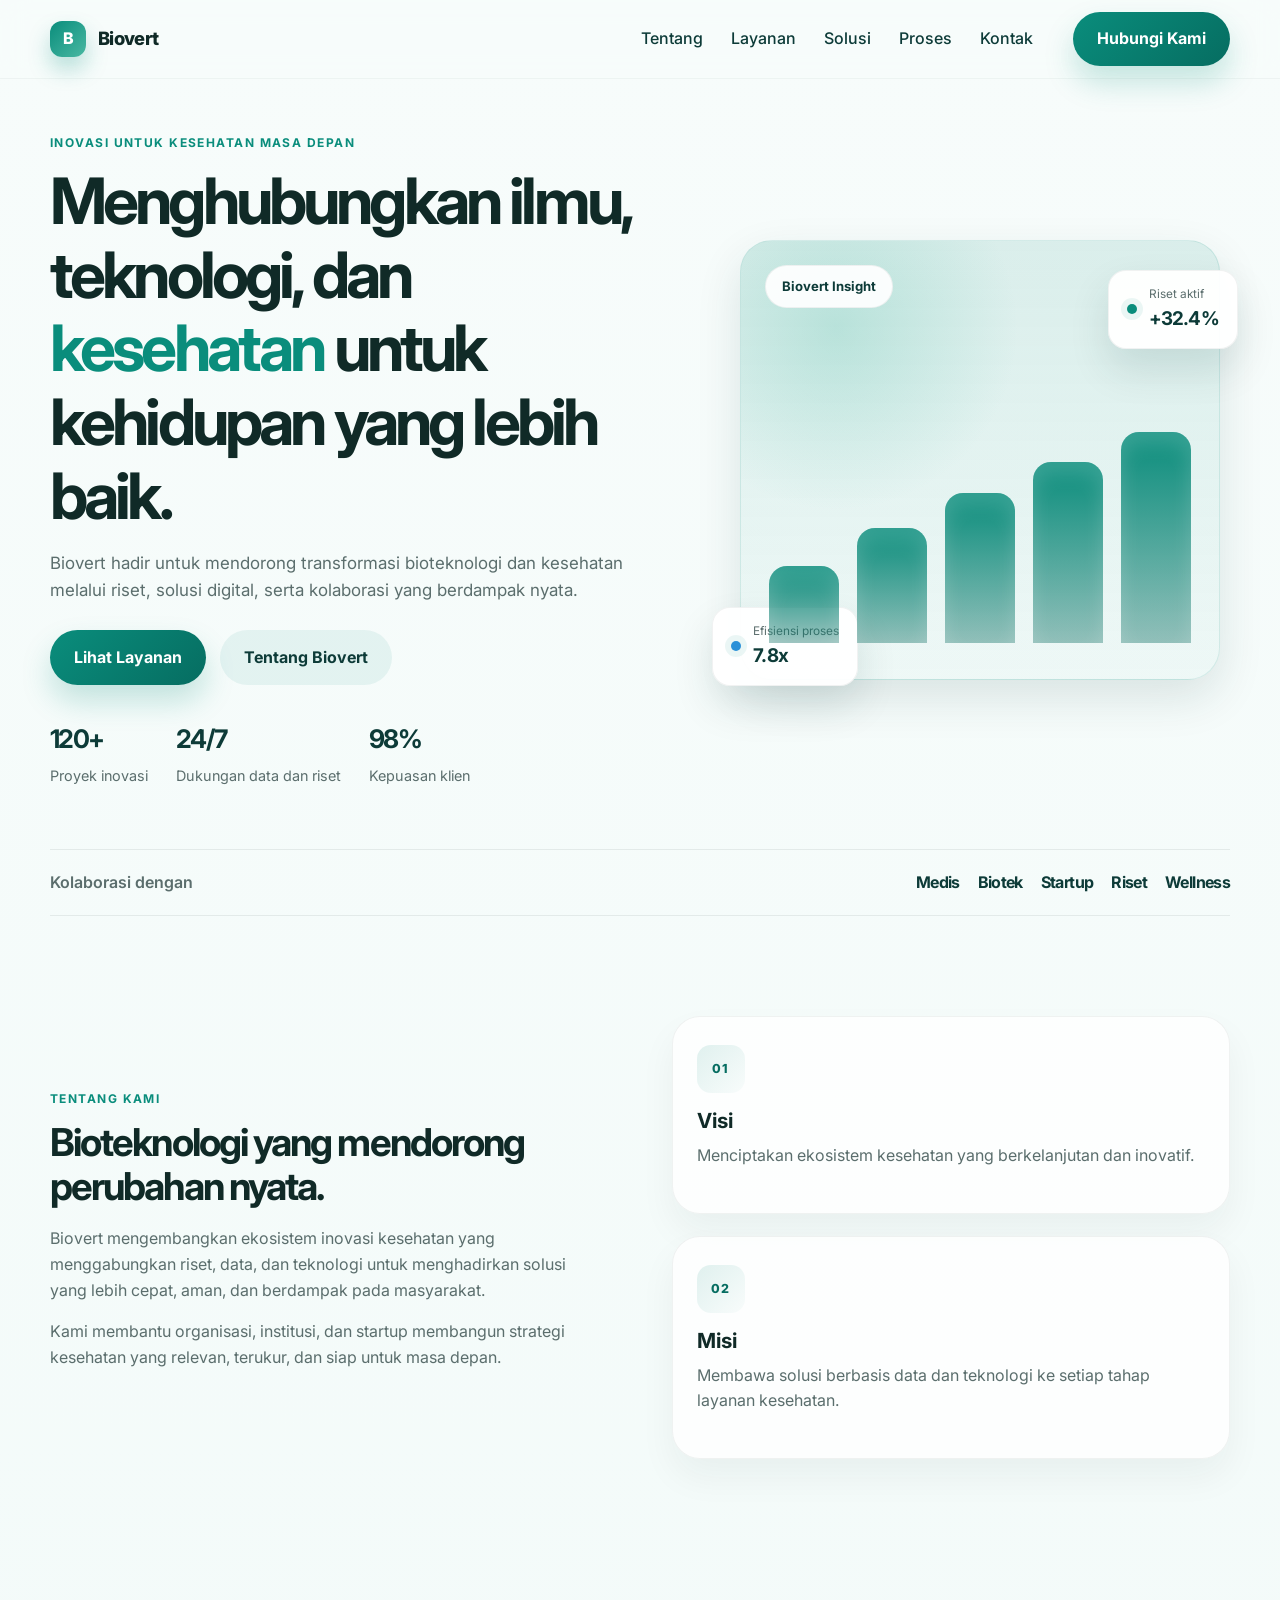
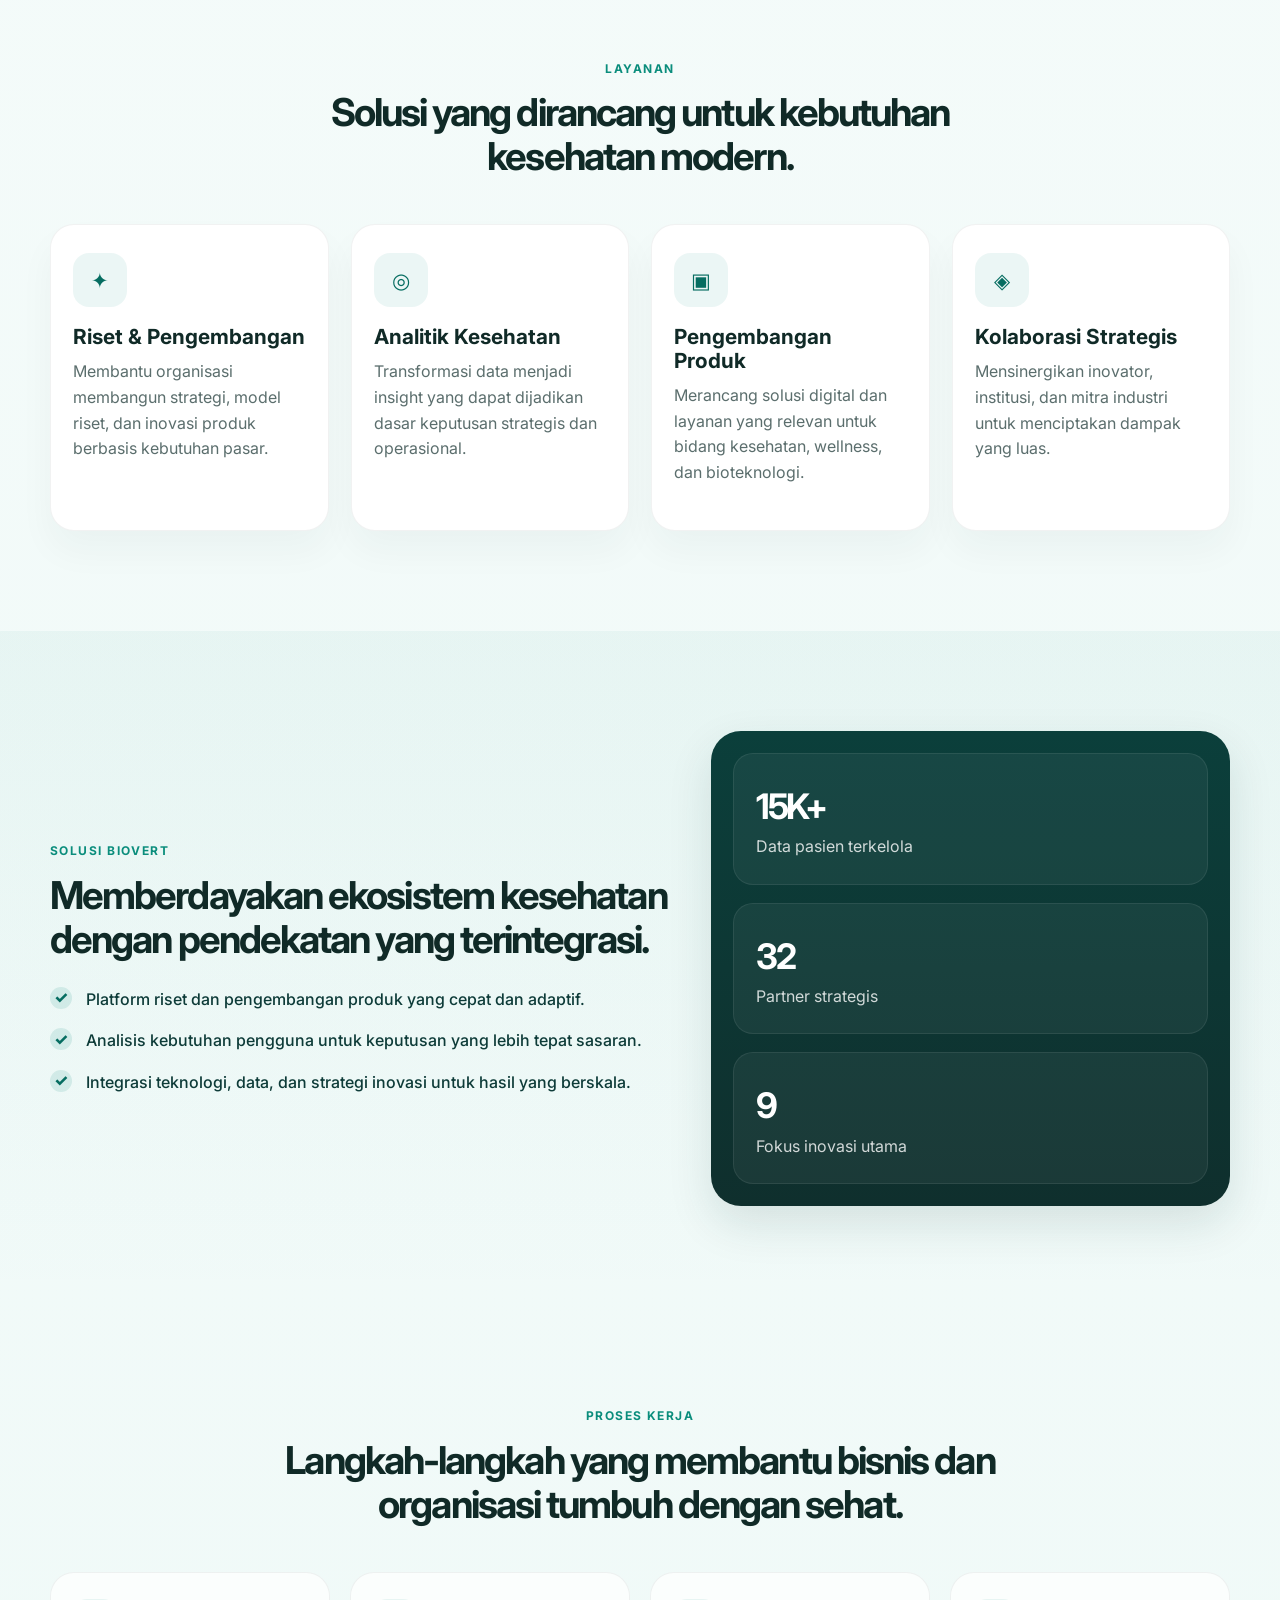
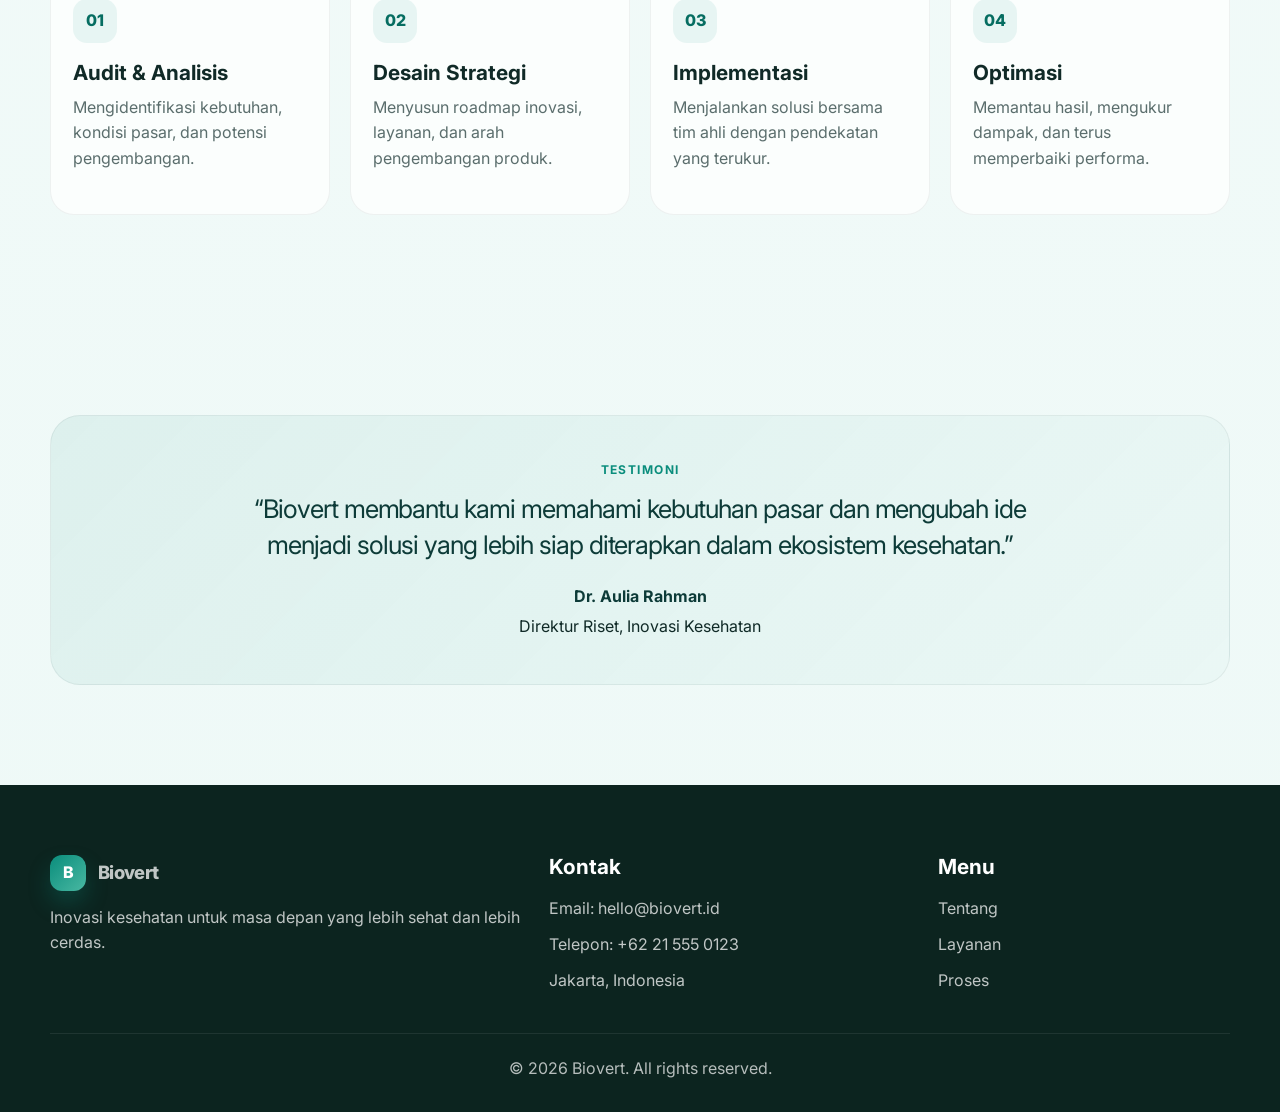
==== index.html @ ef6464cd "Create the Biovert landing page website based on the visual specification and some biotech brand req" ====
<!DOCTYPE html>
<html lang="id">
  <head>
    <meta charset="UTF-8" />
    <meta name="viewport" content="width=device-width, initial-scale=1.0" />
    <title>Biovert | Solusi Kesehatan & Inovasi Bioteknologi</title>
    <meta
      name="description"
      content="Biovert adalah platform inovasi kesehatan dan bioteknologi yang menghadirkan solusi cerdas untuk masa depan hidup yang lebih sehat."
    />
    <link rel="preconnect" href="https://fonts.googleapis.com" />
    <link rel="preconnect" href="https://fonts.gstatic.com" crossorigin />
    <link
      href="https://fonts.googleapis.com/css2?family=Inter:wght@400;500;600;700;800;900&display=swap"
      rel="stylesheet"
    />
    <link rel="stylesheet" href="styles.css" />
  </head>
  <body>
    <header class="site-header">
      <div class="container nav-wrap">
        <a href="#home" class="brand" aria-label="Biovert home">
          <span class="brand-mark">B</span>
          <span class="brand-text">Biovert</span>
        </a>

        <button class="nav-toggle" aria-label="Toggle menu" aria-expanded="false">
          <span></span>
          <span></span>
          <span></span>
        </button>

        <nav class="site-nav" aria-label="Main navigation">
          <a href="#about">Tentang</a>
          <a href="#services">Layanan</a>
          <a href="#solutions">Solusi</a>
          <a href="#process">Proses</a>
          <a href="#contact">Kontak</a>
          <a href="#contact" class="btn btn-primary nav-cta">Hubungi Kami</a>
        </nav>
      </div>
    </header>

    <main id="home">
      <section class="hero">
        <div class="container hero-grid">
          <div class="hero-copy">
            <p class="eyebrow">Inovasi untuk Kesehatan Masa Depan</p>
            <h1>Menghubungkan ilmu, teknologi, dan <span>kesehatan</span> untuk kehidupan yang lebih baik.</h1>
            <p class="lead">
              Biovert hadir untuk mendorong transformasi bioteknologi dan kesehatan
              melalui riset, solusi digital, serta kolaborasi yang berdampak nyata.
            </p>

            <div class="hero-actions">
              <a href="#services" class="btn btn-primary">Lihat Layanan</a>
              <a href="#about" class="btn btn-secondary">Tentang Biovert</a>
            </div>

            <ul class="hero-meta" aria-label="Metrik Biovert">
              <li>
                <strong>120+</strong>
                <span>Proyek inovasi</span>
              </li>
              <li>
                <strong>24/7</strong>
                <span>Dukungan data dan riset</span>
              </li>
              <li>
                <strong>98%</strong>
                <span>Kepuasan klien</span>
              </li>
            </ul>
          </div>

          <div class="hero-visual" aria-label="Ilustrasi Biovert">
            <div class="visual-card main-card">
              <div class="card-badge">Biovert Insight</div>
              <div class="chart-bars">
                <span style="height: 35%"></span>
                <span style="height: 52%"></span>
                <span style="height: 68%"></span>
                <span style="height: 82%"></span>
                <span style="height: 96%"></span>
              </div>
            </div>

            <div class="floating-panel panel-top">
              <span class="dot green"></span>
              <div>
                <small>Riset aktif</small>
                <strong>+32.4%</strong>
              </div>
            </div>

            <div class="floating-panel panel-bottom">
              <span class="dot blue"></span>
              <div>
                <small>Efisiensi proses</small>
                <strong>7.8x</strong>
              </div>
            </div>
          </div>
        </div>
      </section>

      <section class="partners">
        <div class="container partners-row">
          <span>Kolaborasi dengan</span>
          <div class="partners-list">
            <span>Medis</span>
            <span>Biotek</span>
            <span>Startup</span>
            <span>Riset</span>
            <span>Wellness</span>
          </div>
        </div>
      </section>

      <section id="about" class="section about">
        <div class="container split-layout">
          <div class="section-copy">
            <p class="eyebrow">Tentang Kami</p>
            <h2>Bioteknologi yang mendorong perubahan nyata.</h2>
            <p>
              Biovert mengembangkan ekosistem inovasi kesehatan yang menggabungkan
              riset, data, dan teknologi untuk menghadirkan solusi yang lebih cepat,
              aman, dan berdampak pada masyarakat.
            </p>
            <p>
              Kami membantu organisasi, institusi, dan startup membangun strategi
              kesehatan yang relevan, terukur, dan siap untuk masa depan.
            </p>
          </div>

          <div class="info-stack">
            <article class="info-card">
              <div class="icon-wrap">01</div>
              <h3>Visi</h3>
              <p>Menciptakan ekosistem kesehatan yang berkelanjutan dan inovatif.</p>
            </article>
            <article class="info-card">
              <div class="icon-wrap">02</div>
              <h3>Misi</h3>
              <p>Membawa solusi berbasis data dan teknologi ke setiap tahap layanan kesehatan.</p>
            </article>
          </div>
        </div>
      </section>

      <section id="services" class="section services">
        <div class="container">
          <div class="section-heading center">
            <p class="eyebrow">Layanan</p>
            <h2>Solusi yang dirancang untuk kebutuhan kesehatan modern.</h2>
          </div>

          <div class="cards-grid">
            <article class="service-card">
              <div class="service-icon">✦</div>
              <h3>Riset & Pengembangan</h3>
              <p>Membantu organisasi membangun strategi, model riset, dan inovasi produk berbasis kebutuhan pasar.</p>
            </article>
            <article class="service-card">
              <div class="service-icon">◎</div>
              <h3>Analitik Kesehatan</h3>
              <p>Transformasi data menjadi insight yang dapat dijadikan dasar keputusan strategis dan operasional.</p>
            </article>
            <article class="service-card">
              <div class="service-icon">▣</div>
              <h3>Pengembangan Produk</h3>
              <p>Merancang solusi digital dan layanan yang relevan untuk bidang kesehatan, wellness, dan bioteknologi.</p>
            </article>
            <article class="service-card">
              <div class="service-icon">◈</div>
              <h3>Kolaborasi Strategis</h3>
              <p>Mensinergikan inovator, institusi, dan mitra industri untuk menciptakan dampak yang luas.</p>
            </article>
          </div>
        </div>
      </section>

      <section id="solutions" class="section spotlight">
        <div class="container spotlight-grid">
          <div class="spotlight-content">
            <p class="eyebrow">Solusi Biovert</p>
            <h2>Memberdayakan ekosistem kesehatan dengan pendekatan yang terintegrasi.</h2>
            <ul class="check-list">
              <li>Platform riset dan pengembangan produk yang cepat dan adaptif.</li>
              <li>Analisis kebutuhan pengguna untuk keputusan yang lebih tepat sasaran.</li>
              <li>Integrasi teknologi, data, dan strategi inovasi untuk hasil yang berskala.</li>
            </ul>
          </div>

          <div class="metrics-panel">
            <div class="metric-item">
              <strong>15K+</strong>
              <span>Data pasien terkelola</span>
            </div>
            <div class="metric-item">
              <strong>32</strong>
              <span>Partner strategis</span>
            </div>
            <div class="metric-item">
              <strong>9</strong>
              <span>Fokus inovasi utama</span>
            </div>
          </div>
        </div>
      </section>

      <section id="process" class="section process">
        <div class="container">
          <div class="section-heading center">
            <p class="eyebrow">Proses Kerja</p>
            <h2>Langkah-langkah yang membantu bisnis dan organisasi tumbuh dengan sehat.</h2>
          </div>

          <div class="timeline">
            <article>
              <span>01</span>
              <h3>Audit & Analisis</h3>
              <p>Mengidentifikasi kebutuhan, kondisi pasar, dan potensi pengembangan.</p>
            </article>
            <article>
              <span>02</span>
              <h3>Desain Strategi</h3>
              <p>Menyusun roadmap inovasi, layanan, dan arah pengembangan produk.</p>
            </article>
            <article>
              <span>03</span>
              <h3>Implementasi</h3>
              <p>Menjalankan solusi bersama tim ahli dengan pendekatan yang terukur.</p>
            </article>
            <article>
              <span>04</span>
              <h3>Optimasi</h3>
              <p>Memantau hasil, mengukur dampak, dan terus memperbaiki performa.</p>
            </article>
          </div>
        </div>
      </section>

      <section class="section testimonial">
        <div class="container testimonial-box">
          <p class="eyebrow">Testimoni</p>
          <blockquote>
            “Biovert membantu kami memahami kebutuhan pasar dan mengubah ide menjadi solusi yang lebih siap diterapkan dalam ekosistem kesehatan.”
          </blockquote>
          <div class="person">
            <strong>Dr. Aulia Rahman</strong>
            <span>Direktur Riset, Inovasi Kesehatan</span>
          </div>
        </div>
      </section>
    </main>

    <footer id="contact" class="site-footer">
      <div class="container footer-grid">
        <div>
          <a href="#home" class="brand footer-brand">
            <span class="brand-mark">B</span>
            <span class="brand-text">Biovert</span>
          </a>
          <p>Inovasi kesehatan untuk masa depan yang lebih sehat dan lebih cerdas.</p>
        </div>

        <div>
          <h3>Kontak</h3>
          <ul>
            <li>Email: hello@biovert.id</li>
            <li>Telepon: +62 21 555 0123</li>
            <li>Jakarta, Indonesia</li>
          </ul>
        </div>

        <div>
          <h3>Menu</h3>
          <ul>
            <li><a href="#about">Tentang</a></li>
            <li><a href="#services">Layanan</a></li>
            <li><a href="#process">Proses</a></li>
          </ul>
        </div>
      </div>

      <div class="container footer-bottom">
        <span>© <span id="year"></span> Biovert. All rights reserved.</span>
      </div>
    </footer>

    <script src="script.js"></script>
  </body>
</html>
---- styles.css ----
:root {
  --bg: #f3faf8;
  --bg-strong: #e4f4ef;
  --surface: #ffffff;
  --surface-alt: #ecf6f4;
  --text: #102a27;
  --muted: #5b6e6d;
  --primary: #0a8d7c;
  --primary-dark: #066d61;
  --secondary: #0d3b38;
  --line: rgba(16, 42, 39, 0.08);
  --shadow: 0 18px 45px rgba(13, 59, 56, 0.12);
  --radius-lg: 28px;
  --radius-md: 18px;
  --radius-sm: 12px;
  --container: 1180px;
}

* {
  box-sizing: border-box;
}

html {
  scroll-behavior: smooth;
}

body {
  margin: 0;
  font-family: "Inter", sans-serif;
  background: linear-gradient(180deg, #f7fcfb 0%, #eef9f7 100%);
  color: var(--text);
  line-height: 1.6;
}

a {
  color: inherit;
  text-decoration: none;
}

img {
  max-width: 100%;
  display: block;
}

button {
  font: inherit;
}

.container {
  width: min(var(--container), calc(100% - 32px));
  margin: 0 auto;
}

.section {
  padding: 100px 0;
}

.eyebrow {
  margin: 0 0 12px;
  color: var(--primary);
  letter-spacing: 0.12em;
  text-transform: uppercase;
  font-size: 0.75rem;
  font-weight: 700;
}

h1, h2, h3 {
  margin-top: 0;
  line-height: 1.15;
}

h1 {
  font-size: clamp(2.8rem, 5vw, 5rem);
  letter-spacing: -0.06em;
  margin-bottom: 18px;
}

h2 {
  font-size: clamp(2rem, 3vw, 3rem);
  letter-spacing: -0.05em;
  margin-bottom: 18px;
}

h3 {
  font-size: 1.3rem;
  margin-bottom: 10px;
}

p {
  color: var(--muted);
  margin-top: 0;
}

.site-header {
  position: sticky;
  top: 0;
  z-index: 30;
  backdrop-filter: blur(14px);
  background: rgba(247, 252, 251, 0.72);
  border-bottom: 1px solid rgba(16, 42, 39, 0.04);
}

.nav-wrap {
  display: flex;
  align-items: center;
  justify-content: space-between;
  min-height: 78px;
  gap: 20px;
}

.brand {
  display: inline-flex;
  align-items: center;
  gap: 12px;
  font-weight: 800;
  letter-spacing: -0.04em;
}

.brand-mark {
  display: inline-flex;
  align-items: center;
  justify-content: center;
  width: 36px;
  height: 36px;
  border-radius: 12px;
  background: linear-gradient(135deg, var(--primary), #49b8a2);
  color: white;
  box-shadow: 0 12px 22px rgba(10, 141, 124, 0.28);
}

.brand-text {
  font-size: 1.15rem;
}

.site-nav {
  display: flex;
  align-items: center;
  gap: 28px;
  color: var(--secondary);
  font-weight: 500;
}

.site-nav a {
  transition: color 0.2s ease;
}

.site-nav a:hover {
  color: var(--primary);
}

.nav-cta {
  margin-left: 12px;
}

.btn {
  display: inline-flex;
  align-items: center;
  justify-content: center;
  border-radius: 999px;
  padding: 0.9rem 1.5rem;
  font-weight: 700;
  transition: transform 0.2s ease, box-shadow 0.2s ease;
}

.btn:hover {
  transform: translateY(-2px);
}

.btn-primary {
  background: linear-gradient(135deg, var(--primary), var(--primary-dark));
  color: #fff;
  box-shadow: 0 16px 30px rgba(10, 141, 124, 0.22);
}

.btn-secondary {
  background: rgba(10, 141, 124, 0.08);
  color: var(--secondary);
}

.hero {
  padding: 54px 0 40px;
}

.hero-grid {
  display: grid;
  grid-template-columns: 1.12fr 0.88fr;
  align-items: center;
  gap: 44px;
}

.hero-copy h1 span {
  color: var(--primary);
}

.lead {
  max-width: 620px;
  font-size: 1.06rem;
  color: var(--muted);
}

.hero-actions {
  display: flex;
  flex-wrap: wrap;
  gap: 14px;
  margin-top: 26px;
}

.hero-meta {
  list-style: none;
  padding: 0;
  margin: 34px 0 0;
  display: flex;
  flex-wrap: wrap;
  gap: 28px;
}

.hero-meta li {
  display: flex;
  flex-direction: column;
  gap: 4px;
}

.hero-meta strong {
  font-size: 1.6rem;
  letter-spacing: -0.06em;
  color: var(--secondary);
}

.hero-meta span {
  color: var(--muted);
  font-size: 0.9rem;
}

.hero-visual {
  position: relative;
  min-height: 540px;
  display: flex;
  align-items: center;
  justify-content: center;
}

.visual-card {
  position: relative;
  width: min(96%, 500px);
  min-height: 440px;
  background: linear-gradient(180deg, rgba(10, 141, 124, 0.12), rgba(10, 141, 124, 0.03));
  border: 1px solid rgba(10, 141, 124, 0.12);
  border-radius: 32px;
  box-shadow: var(--shadow);
  overflow: hidden;
}

.main-card::before {
  content: "";
  position: absolute;
  inset: 0;
  background: radial-gradient(circle at 20% 20%, rgba(73, 184, 162, 0.25), transparent 35%);
}

.card-badge {
  position: absolute;
  top: 24px;
  left: 24px;
  z-index: 2;
  background: rgba(255, 255, 255, 0.92);
  border: 1px solid rgba(16, 42, 39, 0.06);
  padding: 10px 16px;
  border-radius: 999px;
  font-size: 0.82rem;
  font-weight: 700;
  color: var(--secondary);
}

.chart-bars {
  position: absolute;
  inset: auto 28px 36px 28px;
  height: 220px;
  display: flex;
  align-items: flex-end;
  gap: 18px;
  z-index: 1;
}

.chart-bars span {
  flex: 1;
  border-radius: 18px 18px 0 0;
  background: linear-gradient(180deg, var(--primary), rgba(9, 108, 96, 0.4));
  box-shadow: inset 0 12px 20px rgba(255, 255, 255, 0.18);
}

.floating-panel {
  position: absolute;
  display: flex;
  align-items: center;
  gap: 12px;
  background: rgba(255, 255, 255, 0.95);
  border: 1px solid rgba(16, 42, 39, 0.06);
  box-shadow: 0 20px 40px rgba(9, 58, 55, 0.12);
  border-radius: 18px;
  padding: 14px 18px;
}

.floating-panel small {
  display: block;
  color: var(--muted);
  font-size: 0.74rem;
}

.floating-panel strong {
  display: block;
  color: var(--secondary);
  font-size: 1.18rem;
  letter-spacing: -0.04em;
}

.panel-top {
  top: 80px;
  right: -8px;
}

.panel-bottom {
  bottom: 44px;
  left: -18px;
}

.dot {
  display: inline-block;
  width: 10px;
  height: 10px;
  border-radius: 50%;
  box-shadow: 0 0 0 6px rgba(10, 141, 124, 0.08);
}

.dot.green {
  background: var(--primary);
}

.dot.blue {
  background: #2a90d8;
}

.partners {
  padding: 22px 0 0;
}

.partners-row {
  border-top: 1px solid var(--line);
  border-bottom: 1px solid var(--line);
  display: flex;
  align-items: center;
  justify-content: space-between;
  gap: 16px;
  padding: 20px 0;
}

.partners-row > span {
  color: var(--muted);
  font-weight: 600;
}

.partners-list {
  display: flex;
  flex-wrap: wrap;
  justify-content: flex-end;
  gap: 18px;
  color: var(--secondary);
  font-weight: 700;
  letter-spacing: -0.04em;
}

.split-layout {
  display: grid;
  grid-template-columns: 1fr 0.95fr;
  align-items: center;
  gap: 34px;
}

.section-copy p {
  max-width: 540px;
}

.info-stack {
  display: grid;
  gap: 22px;
}

.info-card {
  background: rgba(255, 255, 255, 0.8);
  border: 1px solid rgba(16, 42, 39, 0.06);
  border-radius: var(--radius-lg);
  box-shadow: 0 18px 36px rgba(16, 42, 39, 0.05);
  padding: 28px 24px;
}

.icon-wrap {
  display: inline-flex;
  align-items: center;
  justify-content: center;
  width: 48px;
  height: 48px;
  border-radius: 14px;
  background: linear-gradient(135deg, rgba(10, 141, 124, 0.12), rgba(10, 141, 124, 0.02));
  color: var(--primary-dark);
  font-size: 0.78rem;
  font-weight: 800;
  letter-spacing: 0.06em;
  margin-bottom: 16px;
}

.center {
  text-align: center;
}

.section-heading {
  max-width: 760px;
  margin: 0 auto 46px;
}

.cards-grid {
  display: grid;
  grid-template-columns: repeat(4, minmax(0, 1fr));
  gap: 22px;
}

.service-card {
  background: var(--surface);
  border: 1px solid rgba(16, 42, 39, 0.06);
  border-radius: 24px;
  padding: 28px 22px;
  box-shadow: 0 20px 36px rgba(16, 42, 39, 0.04);
}

.service-icon {
  width: 54px;
  height: 54px;
  display: inline-flex;
  align-items: center;
  justify-content: center;
  background: rgba(10, 141, 124, 0.08);
  border-radius: 16px;
  color: var(--primary-dark);
  font-size: 1.3rem;
  margin-bottom: 18px;
}

.spotlight {
  background: linear-gradient(180deg, rgba(10, 141, 124, 0.05), rgba(255,255,255,0));
}

.spotlight-grid {
  display: grid;
  grid-template-columns: 1.1fr 0.9fr;
  gap: 26px;
  align-items: center;
}

.check-list {
  list-style: none;
  padding: 0;
  margin: 26px 0 0;
  display: grid;
  gap: 16px;
}

.check-list li {
  position: relative;
  padding-left: 36px;
  color: var(--secondary);
  font-weight: 500;
}

.check-list li::before {
  content: "✓";
  position: absolute;
  left: 0;
  top: 0;
  width: 22px;
  height: 22px;
  display: inline-flex;
  align-items: center;
  justify-content: center;
  border-radius: 50%;
  background: rgba(10, 141, 124, 0.12);
  color: var(--primary-dark);
  font-weight: 800;
}

.metrics-panel {
  display: grid;
  gap: 18px;
  padding: 22px;
  border-radius: 30px;
  background: linear-gradient(180deg, #0b3f3b 0%, #0f2f2d 100%);
  box-shadow: var(--shadow);
}

.metric-item {
  background: rgba(255, 255, 255, 0.05);
  border: 1px solid rgba(255,255,255,0.08);
  border-radius: 20px;
  padding: 24px 22px;
}

.metric-item strong {
  display: block;
  font-size: 2.2rem;
  letter-spacing: -0.06em;
  color: white;
}

.metric-item span {
  color: rgba(255,255,255,0.8);
}

.timeline {
  display: grid;
  grid-template-columns: repeat(4, minmax(0, 1fr));
  gap: 20px;
}

.timeline article {
  background: rgba(255,255,255,0.72);
  border: 1px solid rgba(16, 42, 39, 0.06);
  border-radius: 24px;
  padding: 26px 22px;
}

.timeline span {
  display: inline-flex;
  width: 44px;
  height: 44px;
  align-items: center;
  justify-content: center;
  border-radius: 14px;
  background: rgba(10, 141, 124, 0.08);
  color: var(--primary-dark);
  font-weight: 800;
  margin-bottom: 18px;
}

.testimonial-box {
  background: linear-gradient(135deg, rgba(10, 141, 124, 0.08), rgba(10, 141, 124, 0.02));
  border: 1px solid rgba(16, 42, 39, 0.06);
  border-radius: 30px;
  padding: 44px 28px;
  text-align: center;
}

blockquote {
  margin: 0 auto 22px;
  max-width: 780px;
  font-size: clamp(1.25rem, 2vw, 2.1rem);
  line-height: 1.4;
  letter-spacing: -0.04em;
  color: var(--secondary);
}

.person {
  display: flex;
  flex-direction: column;
  gap: 4px;
}

.person strong {
  color: var(--secondary);
}

.site-footer {
  background: #0c241f;
  color: rgba(255, 255, 255, 0.9);
  padding: 70px 0 30px;
}

.footer-grid {
  display: grid;
  grid-template-columns: 1.3fr 1fr 0.8fr;
  gap: 24px;
}

.footer-brand {
  margin-bottom: 14px;
}

.site-footer p,
.site-footer li,
.site-footer a {
  color: rgba(255, 255, 255, 0.74);
}

.site-footer h3 {
  color: #fff;
  margin-bottom: 18px;
}

.site-footer ul {
  list-style: none;
  margin: 0;
  padding: 0;
  display: grid;
  gap: 10px;
}

.footer-bottom {
  margin-top: 40px;
  padding-top: 22px;
  border-top: 1px solid rgba(255,255,255,0.08);
  text-align: center;
  color: rgba(255,255,255,0.7);
}

.nav-toggle {
  display: none;
  flex-direction: column;
  gap: 5px;
  background: transparent;
  border: 0;
  padding: 0;
  cursor: pointer;
}

.nav-toggle span {
  display: block;
  width: 26px;
  height: 2px;
  background: var(--secondary);
  border-radius: 6px;
}

@media (max-width: 980px) {
  .hero-grid,
  .split-layout,
  .spotlight-grid,
  .footer-grid,
  .cards-grid,
  .timeline {
    grid-template-columns: 1fr 1fr;
  }

  .hero-grid,
  .split-layout,
  .spotlight-grid,
  .footer-grid {
    display: grid;
  }

  .cards-grid {
    grid-template-columns: repeat(2, minmax(0, 1fr));
  }

  .timeline {
    grid-template-columns: repeat(2, minmax(0, 1fr));
  }
}

@media (max-width: 760px) {
  .site-header {
    position: sticky;
  }

  .nav-toggle {
    display: flex;
  }

  .site-nav {
    position: absolute;
    top: calc(100% + 8px);
    left: 16px;
    right: 16px;
    flex-direction: column;
    align-items: flex-start;
    background: rgba(255,255,255,0.97);
    border: 1px solid rgba(16, 42, 39, 0.06);
    box-shadow: var(--shadow);
    border-radius: 20px;
    padding: 18px 16px;
    display: none;
  }

  .site-nav.open {
    display: flex;
  }

  .nav-cta {
    margin-left: 0;
    width: 100%;
  }

  .hero-grid,
  .split-layout,
  .spotlight-grid,
  .cards-grid,
  .timeline,
  .footer-grid {
    grid-template-columns: 1fr;
  }

  .partners-row {
    flex-direction: column;
    align-items: flex-start;
  }

  .partners-list {
    justify-content: flex-start;
  }

  .hero {
    padding-top: 24px;
  }

  .hero-visual {
    min-height: 420px;
  }

  .panel-top {
    right: 12px;
  }

  .panel-bottom {
    left: 12px;
  }
}
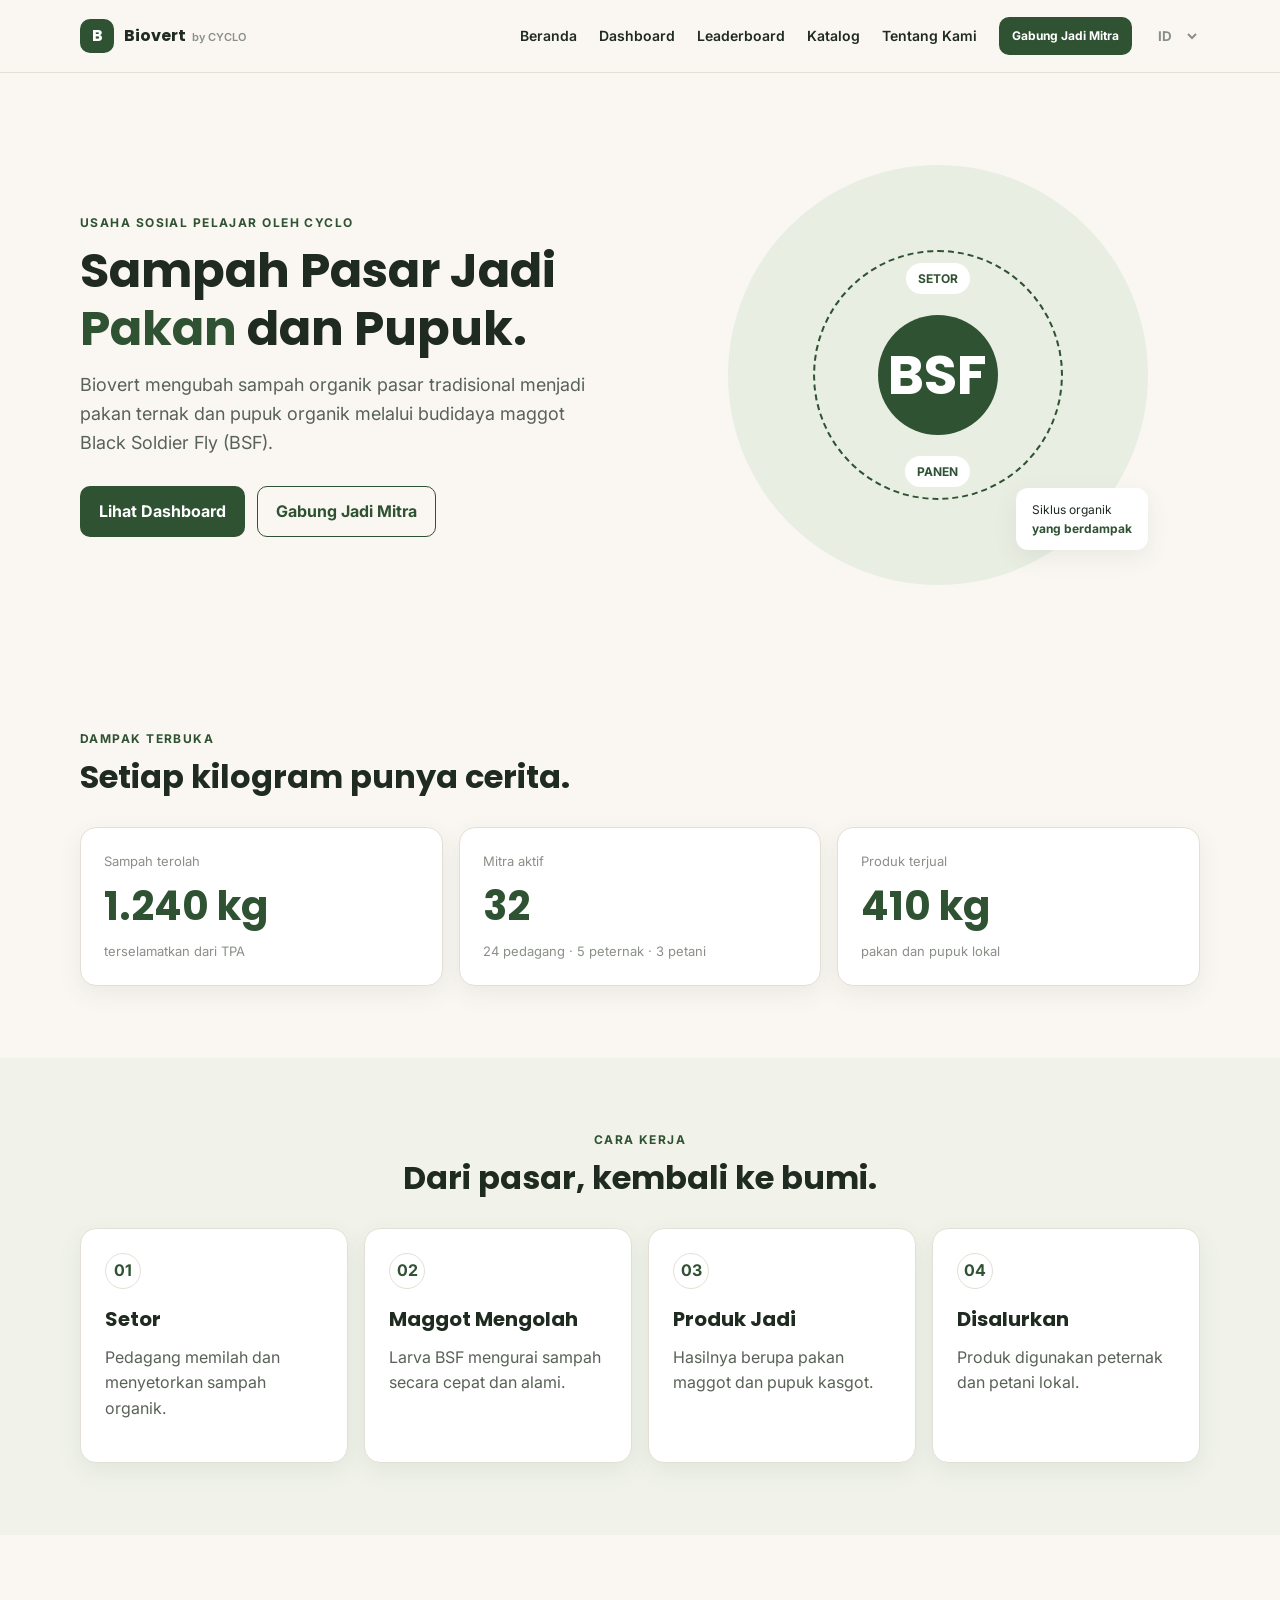
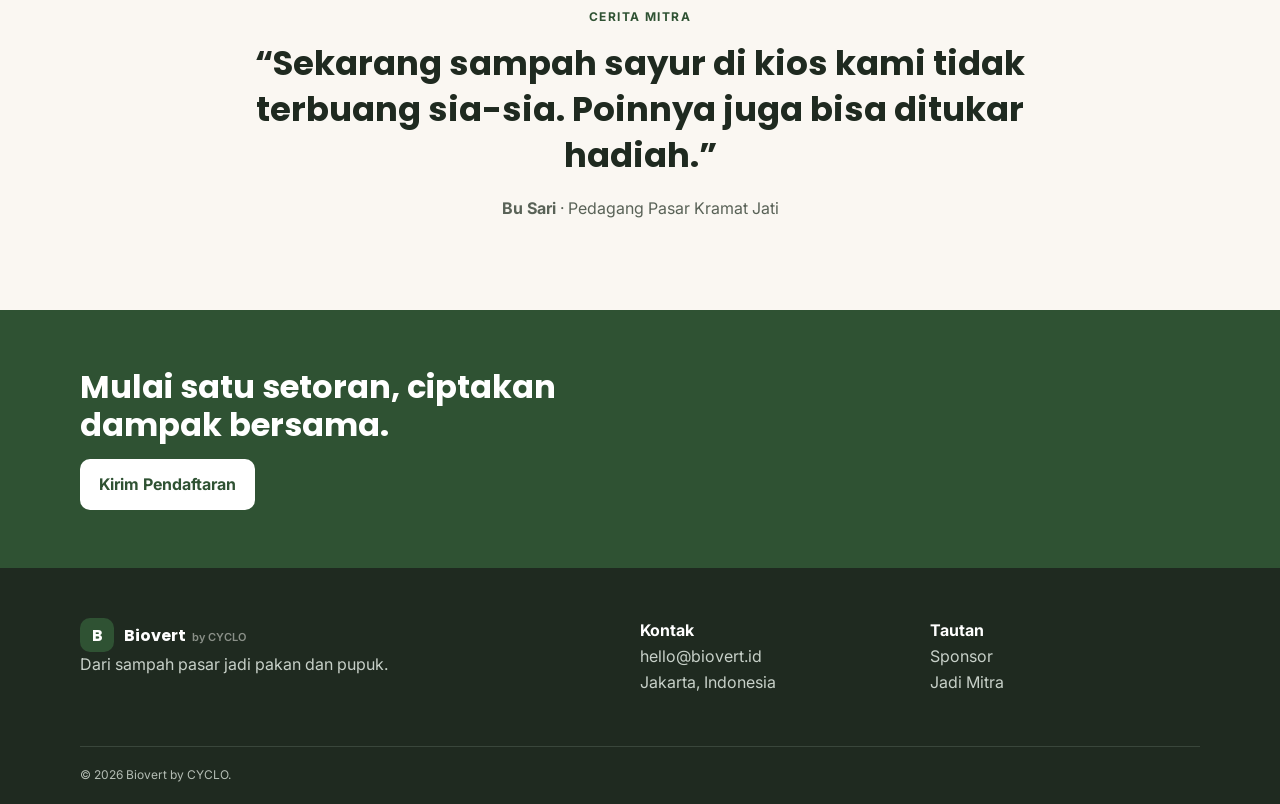
==== commit c6a84279: "Implement the Biovert multi-page website from the CYCLO visual and functional specification, includi" ====
--- a/index.html
+++ b/index.html
@@ -1,294 +1 @@
-<!DOCTYPE html>
-<html lang="id">
-  <head>
-    <meta charset="UTF-8" />
-    <meta name="viewport" content="width=device-width, initial-scale=1.0" />
-    <title>Biovert | Solusi Kesehatan & Inovasi Bioteknologi</title>
-    <meta
-      name="description"
-      content="Biovert adalah platform inovasi kesehatan dan bioteknologi yang menghadirkan solusi cerdas untuk masa depan hidup yang lebih sehat."
-    />
-    <link rel="preconnect" href="https://fonts.googleapis.com" />
-    <link rel="preconnect" href="https://fonts.gstatic.com" crossorigin />
-    <link
-      href="https://fonts.googleapis.com/css2?family=Inter:wght@400;500;600;700;800;900&display=swap"
-      rel="stylesheet"
-    />
-    <link rel="stylesheet" href="styles.css" />
-  </head>
-  <body>
-    <header class="site-header">
-      <div class="container nav-wrap">
-        <a href="#home" class="brand" aria-label="Biovert home">
-          <span class="brand-mark">B</span>
-          <span class="brand-text">Biovert</span>
-        </a>
-
-        <button class="nav-toggle" aria-label="Toggle menu" aria-expanded="false">
-          <span></span>
-          <span></span>
-          <span></span>
-        </button>
-
-        <nav class="site-nav" aria-label="Main navigation">
-          <a href="#about">Tentang</a>
-          <a href="#services">Layanan</a>
-          <a href="#solutions">Solusi</a>
-          <a href="#process">Proses</a>
-          <a href="#contact">Kontak</a>
-          <a href="#contact" class="btn btn-primary nav-cta">Hubungi Kami</a>
-        </nav>
-      </div>
-    </header>
-
-    <main id="home">
-      <section class="hero">
-        <div class="container hero-grid">
-          <div class="hero-copy">
-            <p class="eyebrow">Inovasi untuk Kesehatan Masa Depan</p>
-            <h1>Menghubungkan ilmu, teknologi, dan <span>kesehatan</span> untuk kehidupan yang lebih baik.</h1>
-            <p class="lead">
-              Biovert hadir untuk mendorong transformasi bioteknologi dan kesehatan
-              melalui riset, solusi digital, serta kolaborasi yang berdampak nyata.
-            </p>
-
-            <div class="hero-actions">
-              <a href="#services" class="btn btn-primary">Lihat Layanan</a>
-              <a href="#about" class="btn btn-secondary">Tentang Biovert</a>
-            </div>
-
-            <ul class="hero-meta" aria-label="Metrik Biovert">
-              <li>
-                <strong>120+</strong>
-                <span>Proyek inovasi</span>
-              </li>
-              <li>
-                <strong>24/7</strong>
-                <span>Dukungan data dan riset</span>
-              </li>
-              <li>
-                <strong>98%</strong>
-                <span>Kepuasan klien</span>
-              </li>
-            </ul>
-          </div>
-
-          <div class="hero-visual" aria-label="Ilustrasi Biovert">
-            <div class="visual-card main-card">
-              <div class="card-badge">Biovert Insight</div>
-              <div class="chart-bars">
-                <span style="height: 35%"></span>
-                <span style="height: 52%"></span>
-                <span style="height: 68%"></span>
-                <span style="height: 82%"></span>
-                <span style="height: 96%"></span>
-              </div>
-            </div>
-
-            <div class="floating-panel panel-top">
-              <span class="dot green"></span>
-              <div>
-                <small>Riset aktif</small>
-                <strong>+32.4%</strong>
-              </div>
-            </div>
-
-            <div class="floating-panel panel-bottom">
-              <span class="dot blue"></span>
-              <div>
-                <small>Efisiensi proses</small>
-                <strong>7.8x</strong>
-              </div>
-            </div>
-          </div>
-        </div>
-      </section>
-
-      <section class="partners">
-        <div class="container partners-row">
-          <span>Kolaborasi dengan</span>
-          <div class="partners-list">
-            <span>Medis</span>
-            <span>Biotek</span>
-            <span>Startup</span>
-            <span>Riset</span>
-            <span>Wellness</span>
-          </div>
-        </div>
-      </section>
-
-      <section id="about" class="section about">
-        <div class="container split-layout">
-          <div class="section-copy">
-            <p class="eyebrow">Tentang Kami</p>
-            <h2>Bioteknologi yang mendorong perubahan nyata.</h2>
-            <p>
-              Biovert mengembangkan ekosistem inovasi kesehatan yang menggabungkan
-              riset, data, dan teknologi untuk menghadirkan solusi yang lebih cepat,
-              aman, dan berdampak pada masyarakat.
-            </p>
-            <p>
-              Kami membantu organisasi, institusi, dan startup membangun strategi
-              kesehatan yang relevan, terukur, dan siap untuk masa depan.
-            </p>
-          </div>
-
-          <div class="info-stack">
-            <article class="info-card">
-              <div class="icon-wrap">01</div>
-              <h3>Visi</h3>
-              <p>Menciptakan ekosistem kesehatan yang berkelanjutan dan inovatif.</p>
-            </article>
-            <article class="info-card">
-              <div class="icon-wrap">02</div>
-              <h3>Misi</h3>
-              <p>Membawa solusi berbasis data dan teknologi ke setiap tahap layanan kesehatan.</p>
-            </article>
-          </div>
-        </div>
-      </section>
-
-      <section id="services" class="section services">
-        <div class="container">
-          <div class="section-heading center">
-            <p class="eyebrow">Layanan</p>
-            <h2>Solusi yang dirancang untuk kebutuhan kesehatan modern.</h2>
-          </div>
-
-          <div class="cards-grid">
-            <article class="service-card">
-              <div class="service-icon">✦</div>
-              <h3>Riset & Pengembangan</h3>
-              <p>Membantu organisasi membangun strategi, model riset, dan inovasi produk berbasis kebutuhan pasar.</p>
-            </article>
-            <article class="service-card">
-              <div class="service-icon">◎</div>
-              <h3>Analitik Kesehatan</h3>
-              <p>Transformasi data menjadi insight yang dapat dijadikan dasar keputusan strategis dan operasional.</p>
-            </article>
-            <article class="service-card">
-              <div class="service-icon">▣</div>
-              <h3>Pengembangan Produk</h3>
-              <p>Merancang solusi digital dan layanan yang relevan untuk bidang kesehatan, wellness, dan bioteknologi.</p>
-            </article>
-            <article class="service-card">
-              <div class="service-icon">◈</div>
-              <h3>Kolaborasi Strategis</h3>
-              <p>Mensinergikan inovator, institusi, dan mitra industri untuk menciptakan dampak yang luas.</p>
-            </article>
-          </div>
-        </div>
-      </section>
-
-      <section id="solutions" class="section spotlight">
-        <div class="container spotlight-grid">
-          <div class="spotlight-content">
-            <p class="eyebrow">Solusi Biovert</p>
-            <h2>Memberdayakan ekosistem kesehatan dengan pendekatan yang terintegrasi.</h2>
-            <ul class="check-list">
-              <li>Platform riset dan pengembangan produk yang cepat dan adaptif.</li>
-              <li>Analisis kebutuhan pengguna untuk keputusan yang lebih tepat sasaran.</li>
-              <li>Integrasi teknologi, data, dan strategi inovasi untuk hasil yang berskala.</li>
-            </ul>
-          </div>
-
-          <div class="metrics-panel">
-            <div class="metric-item">
-              <strong>15K+</strong>
-              <span>Data pasien terkelola</span>
-            </div>
-            <div class="metric-item">
-              <strong>32</strong>
-              <span>Partner strategis</span>
-            </div>
-            <div class="metric-item">
-              <strong>9</strong>
-              <span>Fokus inovasi utama</span>
-            </div>
-          </div>
-        </div>
-      </section>
-
-      <section id="process" class="section process">
-        <div class="container">
-          <div class="section-heading center">
-            <p class="eyebrow">Proses Kerja</p>
-            <h2>Langkah-langkah yang membantu bisnis dan organisasi tumbuh dengan sehat.</h2>
-          </div>
-
-          <div class="timeline">
-            <article>
-              <span>01</span>
-              <h3>Audit & Analisis</h3>
-              <p>Mengidentifikasi kebutuhan, kondisi pasar, dan potensi pengembangan.</p>
-            </article>
-            <article>
-              <span>02</span>
-              <h3>Desain Strategi</h3>
-              <p>Menyusun roadmap inovasi, layanan, dan arah pengembangan produk.</p>
-            </article>
-            <article>
-              <span>03</span>
-              <h3>Implementasi</h3>
-              <p>Menjalankan solusi bersama tim ahli dengan pendekatan yang terukur.</p>
-            </article>
-            <article>
-              <span>04</span>
-              <h3>Optimasi</h3>
-              <p>Memantau hasil, mengukur dampak, dan terus memperbaiki performa.</p>
-            </article>
-          </div>
-        </div>
-      </section>
-
-      <section class="section testimonial">
-        <div class="container testimonial-box">
-          <p class="eyebrow">Testimoni</p>
-          <blockquote>
-            “Biovert membantu kami memahami kebutuhan pasar dan mengubah ide menjadi solusi yang lebih siap diterapkan dalam ekosistem kesehatan.”
-          </blockquote>
-          <div class="person">
-            <strong>Dr. Aulia Rahman</strong>
-            <span>Direktur Riset, Inovasi Kesehatan</span>
-          </div>
-        </div>
-      </section>
-    </main>
-
-    <footer id="contact" class="site-footer">
-      <div class="container footer-grid">
-        <div>
-          <a href="#home" class="brand footer-brand">
-            <span class="brand-mark">B</span>
-            <span class="brand-text">Biovert</span>
-          </a>
-          <p>Inovasi kesehatan untuk masa depan yang lebih sehat dan lebih cerdas.</p>
-        </div>
-
-        <div>
-          <h3>Kontak</h3>
-          <ul>
-            <li>Email: hello@biovert.id</li>
-            <li>Telepon: +62 21 555 0123</li>
-            <li>Jakarta, Indonesia</li>
-          </ul>
-        </div>
-
-        <div>
-          <h3>Menu</h3>
-          <ul>
-            <li><a href="#about">Tentang</a></li>
-            <li><a href="#services">Layanan</a></li>
-            <li><a href="#process">Proses</a></li>
-          </ul>
-        </div>
-      </div>
-
-      <div class="container footer-bottom">
-        <span>© <span id="year"></span> Biovert. All rights reserved.</span>
-      </div>
-    </footer>
-
-    <script src="script.js"></script>
-  </body>
-</html>
+<!doctype html><html lang="id"><head><meta charset="utf-8"><meta name="viewport" content="width=device-width,initial-scale=1"><title>Biovert by CYCLO — Dari Sampah Pasar Jadi Pakan & Pupuk</title><link rel="icon" href="data:image/svg+xml,<svg xmlns=%22http://www.w3.org/2000/svg%22 viewBox=%220 0 32 32%22><rect width=%2232%22 height=%2232%22 rx=%228%22 fill=%22%232F5233%22/><text x=%229%22 y=%2223%22 fill=%22white%22 font-size=%2219%22 font-family=%22Arial%22>B</text></svg>"><link rel="preconnect" href="https://fonts.googleapis.com"><link href="https://fonts.googleapis.com/css2?family=Inter:wght@400;500;600;700&family=Noto+Sans+SC:wght@400;600;700&family=Poppins:wght@600;700&display=swap" rel="stylesheet"><link rel="stylesheet" href="styles.css"></head><body data-page="home"><div id="app-header"></div><main><section class="hero"><div class="container hero-grid"><div><span class="eyebrow">Usaha sosial pelajar oleh CYCLO</span><h1>Sampah Pasar Jadi <em>Pakan</em> dan Pupuk.</h1><p class="hero-copy">Biovert mengubah sampah organik pasar tradisional menjadi pakan ternak dan pupuk organik melalui budidaya maggot Black Soldier Fly (BSF).</p><div class="actions"><a class="btn primary" href="dashboard.html">Lihat Dashboard</a><a class="btn outline" href="gabung.html">Gabung Jadi Mitra</a></div></div><div class="hero-art" aria-label="Ilustrasi siklus Biovert"><div class="cycle"><span>SETOR</span><b>BSF</b><span>PANEN</span></div><div class="art-note">Siklus organik<br><strong>yang berdampak</strong></div></div></div></section><section class="section"><div class="container"><div class="section-head"><span class="eyebrow">Dampak terbuka</span><h2>Setiap kilogram punya cerita.</h2></div><div class="stat-grid" id="home-stats"></div></div></section><section class="section soft"><div class="container"><div class="section-head center"><span class="eyebrow">Cara kerja</span><h2>Dari pasar, kembali ke bumi.</h2></div><div class="steps"><article><i>01</i><h3>Setor</h3><p>Pedagang memilah dan menyetorkan sampah organik.</p></article><article><i>02</i><h3>Maggot Mengolah</h3><p>Larva BSF mengurai sampah secara cepat dan alami.</p></article><article><i>03</i><h3>Produk Jadi</h3><p>Hasilnya berupa pakan maggot dan pupuk kasgot.</p></article><article><i>04</i><h3>Disalurkan</h3><p>Produk digunakan peternak dan petani lokal.</p></article></div></div></section><section class="section"><div class="container testimonial"><span class="eyebrow">Cerita mitra</span><blockquote>“Sekarang sampah sayur di kios kami tidak terbuang sia-sia. Poinnya juga bisa ditukar hadiah.”</blockquote><p><strong>Bu Sari</strong> · Pedagang Pasar Kramat Jati</p></div></section><section class="cta"><div class="container"><h2>Mulai satu setoran, ciptakan dampak bersama.</h2><a class="btn light" href="gabung.html">Kirim Pendaftaran</a></div></section></main><div id="app-footer"></div><script src="app.js"></script></body></html>
--- a/styles.css
+++ b/styles.css
@@ -1,721 +1 @@
-:root {
-  --bg: #f3faf8;
-  --bg-strong: #e4f4ef;
-  --surface: #ffffff;
-  --surface-alt: #ecf6f4;
-  --text: #102a27;
-  --muted: #5b6e6d;
-  --primary: #0a8d7c;
-  --primary-dark: #066d61;
-  --secondary: #0d3b38;
-  --line: rgba(16, 42, 39, 0.08);
-  --shadow: 0 18px 45px rgba(13, 59, 56, 0.12);
-  --radius-lg: 28px;
-  --radius-md: 18px;
-  --radius-sm: 12px;
-  --container: 1180px;
-}
-
-* {
-  box-sizing: border-box;
-}
-
-html {
-  scroll-behavior: smooth;
-}
-
-body {
-  margin: 0;
-  font-family: "Inter", sans-serif;
-  background: linear-gradient(180deg, #f7fcfb 0%, #eef9f7 100%);
-  color: var(--text);
-  line-height: 1.6;
-}
-
-a {
-  color: inherit;
-  text-decoration: none;
-}
-
-img {
-  max-width: 100%;
-  display: block;
-}
-
-button {
-  font: inherit;
-}
-
-.container {
-  width: min(var(--container), calc(100% - 32px));
-  margin: 0 auto;
-}
-
-.section {
-  padding: 100px 0;
-}
-
-.eyebrow {
-  margin: 0 0 12px;
-  color: var(--primary);
-  letter-spacing: 0.12em;
-  text-transform: uppercase;
-  font-size: 0.75rem;
-  font-weight: 700;
-}
-
-h1, h2, h3 {
-  margin-top: 0;
-  line-height: 1.15;
-}
-
-h1 {
-  font-size: clamp(2.8rem, 5vw, 5rem);
-  letter-spacing: -0.06em;
-  margin-bottom: 18px;
-}
-
-h2 {
-  font-size: clamp(2rem, 3vw, 3rem);
-  letter-spacing: -0.05em;
-  margin-bottom: 18px;
-}
-
-h3 {
-  font-size: 1.3rem;
-  margin-bottom: 10px;
-}
-
-p {
-  color: var(--muted);
-  margin-top: 0;
-}
-
-.site-header {
-  position: sticky;
-  top: 0;
-  z-index: 30;
-  backdrop-filter: blur(14px);
-  background: rgba(247, 252, 251, 0.72);
-  border-bottom: 1px solid rgba(16, 42, 39, 0.04);
-}
-
-.nav-wrap {
-  display: flex;
-  align-items: center;
-  justify-content: space-between;
-  min-height: 78px;
-  gap: 20px;
-}
-
-.brand {
-  display: inline-flex;
-  align-items: center;
-  gap: 12px;
-  font-weight: 800;
-  letter-spacing: -0.04em;
-}
-
-.brand-mark {
-  display: inline-flex;
-  align-items: center;
-  justify-content: center;
-  width: 36px;
-  height: 36px;
-  border-radius: 12px;
-  background: linear-gradient(135deg, var(--primary), #49b8a2);
-  color: white;
-  box-shadow: 0 12px 22px rgba(10, 141, 124, 0.28);
-}
-
-.brand-text {
-  font-size: 1.15rem;
-}
-
-.site-nav {
-  display: flex;
-  align-items: center;
-  gap: 28px;
-  color: var(--secondary);
-  font-weight: 500;
-}
-
-.site-nav a {
-  transition: color 0.2s ease;
-}
-
-.site-nav a:hover {
-  color: var(--primary);
-}
-
-.nav-cta {
-  margin-left: 12px;
-}
-
-.btn {
-  display: inline-flex;
-  align-items: center;
-  justify-content: center;
-  border-radius: 999px;
-  padding: 0.9rem 1.5rem;
-  font-weight: 700;
-  transition: transform 0.2s ease, box-shadow 0.2s ease;
-}
-
-.btn:hover {
-  transform: translateY(-2px);
-}
-
-.btn-primary {
-  background: linear-gradient(135deg, var(--primary), var(--primary-dark));
-  color: #fff;
-  box-shadow: 0 16px 30px rgba(10, 141, 124, 0.22);
-}
-
-.btn-secondary {
-  background: rgba(10, 141, 124, 0.08);
-  color: var(--secondary);
-}
-
-.hero {
-  padding: 54px 0 40px;
-}
-
-.hero-grid {
-  display: grid;
-  grid-template-columns: 1.12fr 0.88fr;
-  align-items: center;
-  gap: 44px;
-}
-
-.hero-copy h1 span {
-  color: var(--primary);
-}
-
-.lead {
-  max-width: 620px;
-  font-size: 1.06rem;
-  color: var(--muted);
-}
-
-.hero-actions {
-  display: flex;
-  flex-wrap: wrap;
-  gap: 14px;
-  margin-top: 26px;
-}
-
-.hero-meta {
-  list-style: none;
-  padding: 0;
-  margin: 34px 0 0;
-  display: flex;
-  flex-wrap: wrap;
-  gap: 28px;
-}
-
-.hero-meta li {
-  display: flex;
-  flex-direction: column;
-  gap: 4px;
-}
-
-.hero-meta strong {
-  font-size: 1.6rem;
-  letter-spacing: -0.06em;
-  color: var(--secondary);
-}
-
-.hero-meta span {
-  color: var(--muted);
-  font-size: 0.9rem;
-}
-
-.hero-visual {
-  position: relative;
-  min-height: 540px;
-  display: flex;
-  align-items: center;
-  justify-content: center;
-}
-
-.visual-card {
-  position: relative;
-  width: min(96%, 500px);
-  min-height: 440px;
-  background: linear-gradient(180deg, rgba(10, 141, 124, 0.12), rgba(10, 141, 124, 0.03));
-  border: 1px solid rgba(10, 141, 124, 0.12);
-  border-radius: 32px;
-  box-shadow: var(--shadow);
-  overflow: hidden;
-}
-
-.main-card::before {
-  content: "";
-  position: absolute;
-  inset: 0;
-  background: radial-gradient(circle at 20% 20%, rgba(73, 184, 162, 0.25), transparent 35%);
-}
-
-.card-badge {
-  position: absolute;
-  top: 24px;
-  left: 24px;
-  z-index: 2;
-  background: rgba(255, 255, 255, 0.92);
-  border: 1px solid rgba(16, 42, 39, 0.06);
-  padding: 10px 16px;
-  border-radius: 999px;
-  font-size: 0.82rem;
-  font-weight: 700;
-  color: var(--secondary);
-}
-
-.chart-bars {
-  position: absolute;
-  inset: auto 28px 36px 28px;
-  height: 220px;
-  display: flex;
-  align-items: flex-end;
-  gap: 18px;
-  z-index: 1;
-}
-
-.chart-bars span {
-  flex: 1;
-  border-radius: 18px 18px 0 0;
-  background: linear-gradient(180deg, var(--primary), rgba(9, 108, 96, 0.4));
-  box-shadow: inset 0 12px 20px rgba(255, 255, 255, 0.18);
-}
-
-.floating-panel {
-  position: absolute;
-  display: flex;
-  align-items: center;
-  gap: 12px;
-  background: rgba(255, 255, 255, 0.95);
-  border: 1px solid rgba(16, 42, 39, 0.06);
-  box-shadow: 0 20px 40px rgba(9, 58, 55, 0.12);
-  border-radius: 18px;
-  padding: 14px 18px;
-}
-
-.floating-panel small {
-  display: block;
-  color: var(--muted);
-  font-size: 0.74rem;
-}
-
-.floating-panel strong {
-  display: block;
-  color: var(--secondary);
-  font-size: 1.18rem;
-  letter-spacing: -0.04em;
-}
-
-.panel-top {
-  top: 80px;
-  right: -8px;
-}
-
-.panel-bottom {
-  bottom: 44px;
-  left: -18px;
-}
-
-.dot {
-  display: inline-block;
-  width: 10px;
-  height: 10px;
-  border-radius: 50%;
-  box-shadow: 0 0 0 6px rgba(10, 141, 124, 0.08);
-}
-
-.dot.green {
-  background: var(--primary);
-}
-
-.dot.blue {
-  background: #2a90d8;
-}
-
-.partners {
-  padding: 22px 0 0;
-}
-
-.partners-row {
-  border-top: 1px solid var(--line);
-  border-bottom: 1px solid var(--line);
-  display: flex;
-  align-items: center;
-  justify-content: space-between;
-  gap: 16px;
-  padding: 20px 0;
-}
-
-.partners-row > span {
-  color: var(--muted);
-  font-weight: 600;
-}
-
-.partners-list {
-  display: flex;
-  flex-wrap: wrap;
-  justify-content: flex-end;
-  gap: 18px;
-  color: var(--secondary);
-  font-weight: 700;
-  letter-spacing: -0.04em;
-}
-
-.split-layout {
-  display: grid;
-  grid-template-columns: 1fr 0.95fr;
-  align-items: center;
-  gap: 34px;
-}
-
-.section-copy p {
-  max-width: 540px;
-}
-
-.info-stack {
-  display: grid;
-  gap: 22px;
-}
-
-.info-card {
-  background: rgba(255, 255, 255, 0.8);
-  border: 1px solid rgba(16, 42, 39, 0.06);
-  border-radius: var(--radius-lg);
-  box-shadow: 0 18px 36px rgba(16, 42, 39, 0.05);
-  padding: 28px 24px;
-}
-
-.icon-wrap {
-  display: inline-flex;
-  align-items: center;
-  justify-content: center;
-  width: 48px;
-  height: 48px;
-  border-radius: 14px;
-  background: linear-gradient(135deg, rgba(10, 141, 124, 0.12), rgba(10, 141, 124, 0.02));
-  color: var(--primary-dark);
-  font-size: 0.78rem;
-  font-weight: 800;
-  letter-spacing: 0.06em;
-  margin-bottom: 16px;
-}
-
-.center {
-  text-align: center;
-}
-
-.section-heading {
-  max-width: 760px;
-  margin: 0 auto 46px;
-}
-
-.cards-grid {
-  display: grid;
-  grid-template-columns: repeat(4, minmax(0, 1fr));
-  gap: 22px;
-}
-
-.service-card {
-  background: var(--surface);
-  border: 1px solid rgba(16, 42, 39, 0.06);
-  border-radius: 24px;
-  padding: 28px 22px;
-  box-shadow: 0 20px 36px rgba(16, 42, 39, 0.04);
-}
-
-.service-icon {
-  width: 54px;
-  height: 54px;
-  display: inline-flex;
-  align-items: center;
-  justify-content: center;
-  background: rgba(10, 141, 124, 0.08);
-  border-radius: 16px;
-  color: var(--primary-dark);
-  font-size: 1.3rem;
-  margin-bottom: 18px;
-}
-
-.spotlight {
-  background: linear-gradient(180deg, rgba(10, 141, 124, 0.05), rgba(255,255,255,0));
-}
-
-.spotlight-grid {
-  display: grid;
-  grid-template-columns: 1.1fr 0.9fr;
-  gap: 26px;
-  align-items: center;
-}
-
-.check-list {
-  list-style: none;
-  padding: 0;
-  margin: 26px 0 0;
-  display: grid;
-  gap: 16px;
-}
-
-.check-list li {
-  position: relative;
-  padding-left: 36px;
-  color: var(--secondary);
-  font-weight: 500;
-}
-
-.check-list li::before {
-  content: "✓";
-  position: absolute;
-  left: 0;
-  top: 0;
-  width: 22px;
-  height: 22px;
-  display: inline-flex;
-  align-items: center;
-  justify-content: center;
-  border-radius: 50%;
-  background: rgba(10, 141, 124, 0.12);
-  color: var(--primary-dark);
-  font-weight: 800;
-}
-
-.metrics-panel {
-  display: grid;
-  gap: 18px;
-  padding: 22px;
-  border-radius: 30px;
-  background: linear-gradient(180deg, #0b3f3b 0%, #0f2f2d 100%);
-  box-shadow: var(--shadow);
-}
-
-.metric-item {
-  background: rgba(255, 255, 255, 0.05);
-  border: 1px solid rgba(255,255,255,0.08);
-  border-radius: 20px;
-  padding: 24px 22px;
-}
-
-.metric-item strong {
-  display: block;
-  font-size: 2.2rem;
-  letter-spacing: -0.06em;
-  color: white;
-}
-
-.metric-item span {
-  color: rgba(255,255,255,0.8);
-}
-
-.timeline {
-  display: grid;
-  grid-template-columns: repeat(4, minmax(0, 1fr));
-  gap: 20px;
-}
-
-.timeline article {
-  background: rgba(255,255,255,0.72);
-  border: 1px solid rgba(16, 42, 39, 0.06);
-  border-radius: 24px;
-  padding: 26px 22px;
-}
-
-.timeline span {
-  display: inline-flex;
-  width: 44px;
-  height: 44px;
-  align-items: center;
-  justify-content: center;
-  border-radius: 14px;
-  background: rgba(10, 141, 124, 0.08);
-  color: var(--primary-dark);
-  font-weight: 800;
-  margin-bottom: 18px;
-}
-
-.testimonial-box {
-  background: linear-gradient(135deg, rgba(10, 141, 124, 0.08), rgba(10, 141, 124, 0.02));
-  border: 1px solid rgba(16, 42, 39, 0.06);
-  border-radius: 30px;
-  padding: 44px 28px;
-  text-align: center;
-}
-
-blockquote {
-  margin: 0 auto 22px;
-  max-width: 780px;
-  font-size: clamp(1.25rem, 2vw, 2.1rem);
-  line-height: 1.4;
-  letter-spacing: -0.04em;
-  color: var(--secondary);
-}
-
-.person {
-  display: flex;
-  flex-direction: column;
-  gap: 4px;
-}
-
-.person strong {
-  color: var(--secondary);
-}
-
-.site-footer {
-  background: #0c241f;
-  color: rgba(255, 255, 255, 0.9);
-  padding: 70px 0 30px;
-}
-
-.footer-grid {
-  display: grid;
-  grid-template-columns: 1.3fr 1fr 0.8fr;
-  gap: 24px;
-}
-
-.footer-brand {
-  margin-bottom: 14px;
-}
-
-.site-footer p,
-.site-footer li,
-.site-footer a {
-  color: rgba(255, 255, 255, 0.74);
-}
-
-.site-footer h3 {
-  color: #fff;
-  margin-bottom: 18px;
-}
-
-.site-footer ul {
-  list-style: none;
-  margin: 0;
-  padding: 0;
-  display: grid;
-  gap: 10px;
-}
-
-.footer-bottom {
-  margin-top: 40px;
-  padding-top: 22px;
-  border-top: 1px solid rgba(255,255,255,0.08);
-  text-align: center;
-  color: rgba(255,255,255,0.7);
-}
-
-.nav-toggle {
-  display: none;
-  flex-direction: column;
-  gap: 5px;
-  background: transparent;
-  border: 0;
-  padding: 0;
-  cursor: pointer;
-}
-
-.nav-toggle span {
-  display: block;
-  width: 26px;
-  height: 2px;
-  background: var(--secondary);
-  border-radius: 6px;
-}
-
-@media (max-width: 980px) {
-  .hero-grid,
-  .split-layout,
-  .spotlight-grid,
-  .footer-grid,
-  .cards-grid,
-  .timeline {
-    grid-template-columns: 1fr 1fr;
-  }
-
-  .hero-grid,
-  .split-layout,
-  .spotlight-grid,
-  .footer-grid {
-    display: grid;
-  }
-
-  .cards-grid {
-    grid-template-columns: repeat(2, minmax(0, 1fr));
-  }
-
-  .timeline {
-    grid-template-columns: repeat(2, minmax(0, 1fr));
-  }
-}
-
-@media (max-width: 760px) {
-  .site-header {
-    position: sticky;
-  }
-
-  .nav-toggle {
-    display: flex;
-  }
-
-  .site-nav {
-    position: absolute;
-    top: calc(100% + 8px);
-    left: 16px;
-    right: 16px;
-    flex-direction: column;
-    align-items: flex-start;
-    background: rgba(255,255,255,0.97);
-    border: 1px solid rgba(16, 42, 39, 0.06);
-    box-shadow: var(--shadow);
-    border-radius: 20px;
-    padding: 18px 16px;
-    display: none;
-  }
-
-  .site-nav.open {
-    display: flex;
-  }
-
-  .nav-cta {
-    margin-left: 0;
-    width: 100%;
-  }
-
-  .hero-grid,
-  .split-layout,
-  .spotlight-grid,
-  .cards-grid,
-  .timeline,
-  .footer-grid {
-    grid-template-columns: 1fr;
-  }
-
-  .partners-row {
-    flex-direction: column;
-    align-items: flex-start;
-  }
-
-  .partners-list {
-    justify-content: flex-start;
-  }
-
-  .hero {
-    padding-top: 24px;
-  }
-
-  .hero-visual {
-    min-height: 420px;
-  }
-
-  .panel-top {
-    right: 12px;
-  }
-
-  .panel-bottom {
-    left: 12px;
-  }
-}
+:root{--primary:#2F5233;--secondary:#8B5E3C;--gold:#E8B94A;--success:#7FB069;--dark:#1F2A20;--bg:#FAF7F2;--surface:#fff;--muted:#8A9088;--border:#E4DFD4;--shadow:0 8px 24px rgba(47,82,51,.08);--radius:16px}*{box-sizing:border-box}html{scroll-behavior:smooth}body{margin:0;background:var(--bg);color:var(--dark);font:16px/1.6 Inter,Arial,sans-serif}body,button,input,select,textarea{font-family:Inter,'Noto Sans SC',Arial,sans-serif}h1,h2,h3{font-family:Poppins,Inter,sans-serif;line-height:1.2;margin:0 0 14px}h1{font-size:clamp(32px,5vw,48px)}h2{font-size:32px}h3{font-size:20px}p{color:#596257;margin:0 0 16px}a{color:inherit;text-decoration:none}.container{width:min(1120px,calc(100% - 40px));margin:auto}.eyebrow{display:block;color:var(--primary);font-size:12px;font-weight:700;letter-spacing:.12em;text-transform:uppercase;margin-bottom:10px}.brand{align-items:center;display:inline-flex;gap:10px;font-family:Poppins;font-weight:700}.brand small{color:var(--muted);font:600 11px Inter;margin-left:3px}.brand-mark{align-items:center;background:var(--primary);border-radius:10px;color:#fff;display:inline-flex;height:34px;justify-content:center;width:34px}header{background:rgba(250,247,242,.92);border-bottom:1px solid var(--border);position:sticky;top:0;z-index:5;backdrop-filter:blur(12px)}.nav{align-items:center;display:flex;justify-content:space-between;min-height:72px}.nav nav{align-items:center;display:flex;gap:22px;font-size:14px;font-weight:600}.nav nav a:hover{color:var(--primary)}.nav select{border:0;background:transparent;color:var(--muted);font-weight:700}.hamb{background:none;border:0;display:none;font-size:25px;color:var(--primary)}.btn{border:1px solid transparent;border-radius:10px;cursor:pointer;display:inline-block;font-weight:700;padding:12px 18px;transition:all .15s}.btn:hover{transform:translateY(-2px);box-shadow:var(--shadow)}.btn.primary{background:var(--primary);color:#fff}.btn.outline{border-color:var(--primary);color:var(--primary);background:transparent}.btn.light{background:#fff;color:var(--primary)}.btn.small{font-size:12px;padding:8px 12px}.hero{padding:92px 0 72px}.hero-grid{align-items:center;display:grid;gap:70px;grid-template-columns:1fr 1fr}.hero h1{max-width:650px}.hero h1 em{color:var(--primary);font-style:normal}.hero-copy{font-size:18px;max-width:590px}.actions{display:flex;flex-wrap:wrap;gap:12px;margin-top:28px}.hero-art{align-items:center;background:#e9eee3;border-radius:50%;display:flex;height:420px;justify-content:center;margin:auto;position:relative;width:420px}.cycle{align-items:center;border:2px dashed var(--primary);border-radius:50%;display:flex;flex-direction:column;height:250px;justify-content:space-around;width:250px}.cycle b{align-items:center;background:var(--primary);border-radius:50%;color:#fff;display:flex;font:700 55px Poppins;height:120px;justify-content:center;width:120px}.cycle span{background:var(--surface);border-radius:999px;color:var(--primary);font-size:12px;font-weight:700;padding:6px 12px}.art-note{background:#fff;border-radius:12px;bottom:35px;box-shadow:var(--shadow);font-size:12px;padding:12px 16px;position:absolute;right:0}.art-note strong{color:var(--primary)}.section{padding:72px 0}.section-sm{padding:48px 0}.soft{background:#f1f3eb}.section-head{margin-bottom:30px}.section-head.center{text-align:center}.stat-grid{display:grid;gap:16px;grid-template-columns:repeat(3,1fr)}.stat{background:var(--surface);border:1px solid var(--border);border-radius:var(--radius);box-shadow:var(--shadow);padding:23px}.stat span,.stat small{color:var(--muted);display:block;font-size:13px}.stat strong{display:block;font:700 40px Poppins;margin:5px 0;color:var(--primary)}.steps,.cards-3,.product-grid{display:grid;gap:16px;grid-template-columns:repeat(4,1fr)}.steps article,.panel,.product{background:var(--surface);border:1px solid var(--border);border-radius:var(--radius);box-shadow:var(--shadow);padding:24px}.steps i{align-items:center;border:1px solid var(--border);border-radius:50%;color:var(--primary);display:flex;font-style:normal;font-weight:700;height:36px;justify-content:center;margin-bottom:18px;width:36px}.testimonial{margin:auto;max-width:850px;text-align:center}.testimonial blockquote{font:700 clamp(24px,4vw,34px)/1.35 Poppins;margin:15px 0 18px}.cta{background:var(--primary);color:#fff;padding:58px 0}.cta h2{max-width:620px}.page{padding:56px 0 100px}.page-title{align-items:end;display:flex;justify-content:space-between;gap:20px;margin-bottom:34px}.page-title p{max-width:650px}.toolbar{display:flex;gap:10px}.toolbar select,.page-title>select,.search{background:#fff;border:1px solid var(--border);border-radius:10px;padding:11px 13px}.dashboard-grid{display:grid;gap:16px;grid-template-columns:1.1fr .9fr;margin-top:16px}.panel-head{align-items:center;display:flex;justify-content:space-between}.caption{color:var(--muted);font-size:13px}.calendar{display:grid;gap:8px;grid-template-columns:repeat(7,1fr);margin:20px 0}.cal-day{background:#fff;border:1px solid var(--border);border-radius:10px;cursor:pointer;display:flex;flex-direction:column;gap:4px;padding:12px 5px;text-align:center}.cal-day:hover,.cal-day.has-data{border-color:var(--primary)}.cal-day small,.cal-day span{color:var(--muted);font-size:11px}.cal-day.has-data span{color:var(--primary);font-weight:700}.day-detail{background:#f1f3eb;border-radius:10px;padding:13px}.chart{align-items:end;display:flex;gap:12px;min-height:180px;padding:25px 8px 0}.bar{background:var(--success);border-radius:7px 7px 2px 2px;flex:1;min-height:8px;position:relative}.bar span{font-size:11px;position:absolute;top:-22px;width:100%;text-align:center}.bar small{bottom:-22px;color:var(--muted);font-size:11px;position:absolute;text-align:center;width:100%}.podium{align-items:end;display:flex;gap:12px;justify-content:center;margin:25px 0}.podium-card{align-items:center;background:#fff;border:1px solid var(--border);border-radius:16px;display:flex;flex-direction:column;gap:8px;justify-content:center;padding:24px 15px;text-align:center;width:190px}.podium-card.p1{padding-bottom:42px}.podium-card.p2{padding-bottom:25px}.podium-card b{align-items:center;background:var(--gold);border-radius:50%;color:#fff;display:flex;height:35px;justify-content:center;width:35px}.podium-card em{font-style:normal;font-weight:700}.badge{border-radius:999px;display:inline-block;font-size:12px;font-weight:700;padding:4px 9px}.badge.bronze{background:#efe3d0;color:#7b5b2f}.badge.silver{background:#ededed;color:#666}.badge.gold{background:#fff1bf;color:#806000}.badge.platinum{background:#dceaf1;color:#416a82}.badge.muted{background:#eee;color:#999}.table-wrap{overflow-x:auto;margin-top:20px}table{border-collapse:collapse;min-width:720px;width:100%}th,td{border-bottom:1px solid var(--border);padding:14px;text-align:left}th{color:var(--muted);font-size:12px;text-transform:uppercase}tbody tr:nth-child(even){background:#fcfbf8}.progress{background:#eee;border-radius:999px;height:8px;min-width:100px}.progress i{background:var(--success);border-radius:inherit;display:block;height:100%}.pagination{text-align:center;padding-top:20px}.product-grid{grid-template-columns:repeat(3,1fr)}.placeholder{align-items:center;background:#eeeae1;border-radius:12px;color:var(--muted);display:flex;height:150px;justify-content:center;margin-bottom:20px}.product .btn{margin-top:18px}.formal-hero{background:#eef1e8;border-radius:18px;margin-bottom:28px;padding:58px;max-width:850px}.formal-hero p{font-size:18px;max-width:670px}.cards-3{grid-template-columns:repeat(3,1fr)}.faq{display:grid;gap:10px;max-width:800px}.faq details{background:#fff;border:1px solid var(--border);border-radius:12px;padding:16px 20px}.faq summary{cursor:pointer;font-weight:700}.faq details p{margin:12px 0 0}.narrow{max-width:760px}.form-grid{display:grid;gap:18px;grid-template-columns:1fr 1fr}.form-grid label{color:var(--dark);font-size:13px;font-weight:700}.form-grid input,.form-grid select,.form-grid textarea{background:#fff;border:1px solid var(--border);border-radius:10px;display:block;margin-top:7px;padding:12px;width:100%}.form-grid input:focus,.form-grid select:focus,.form-grid textarea:focus,.search:focus{border-color:var(--primary);outline:3px solid #dcebdd}.form-grid .full,.form-grid button,.form-message{grid-column:1/-1}.form-message{color:var(--primary);font-weight:600}.error{color:#a33}.login-page{align-items:center;display:flex;min-height:100vh;justify-content:center}.login-card{display:grid;gap:16px;max-width:390px;width:calc(100% - 32px)}.login-card h1{font-size:30px;margin:0}.login-card label{font-size:13px;font-weight:700}.login-card input{border:1px solid var(--border);border-radius:10px;display:block;margin-top:6px;padding:12px;width:100%}.profile-head{align-items:center;display:flex;justify-content:space-between;margin-bottom:28px}.profile-points{display:block;font:700 28px Poppins;margin-top:10px}.badges{display:flex;flex-wrap:wrap;gap:8px}.mt{margin-top:32px}.empty{text-align:center;padding:140px 0}.toast{background:var(--dark);border-radius:10px;bottom:24px;color:#fff;left:50%;padding:14px 18px;position:fixed;transform:translateX(-50%);z-index:20}.text-btn{background:none;border:0;color:#9b493d;cursor:pointer;font-weight:700}footer{background:var(--dark);color:#fff;padding:50px 0 20px}footer p,footer a{color:#c7d0c8}.footer-grid{display:grid;gap:20px;grid-template-columns:2fr 1fr 1fr}.copyright{border-top:1px solid #39463b;color:#b4bdb4;font-size:12px;margin-top:35px;padding-top:18px}@media(max-width:767px){.container{width:min(100% - 28px,1120px)}.nav{min-height:62px}.hamb{display:block}.nav nav{background:var(--bg);border-bottom:1px solid var(--border);display:none;flex-direction:column;gap:18px;left:0;padding:22px 20px;position:absolute;right:0;top:62px}.nav nav.open{display:flex}.hero{padding:52px 0}.hero-grid,.dashboard-grid,.form-grid,.footer-grid{grid-template-columns:1fr}.hero-art{height:300px;width:300px}.cycle{height:190px;width:190px}.cycle b{font-size:40px;height:90px;width:90px}.stat-grid,.product-grid,.cards-3{grid-template-columns:1fr}.steps{grid-template-columns:1fr 1fr}.page-title{align-items:start;flex-direction:column}.toolbar{width:100%}.toolbar>*{flex:1}.formal-hero{padding:30px 22px}.podium-card{width:32%;font-size:12px;padding-left:5px;padding-right:5px}.podium-card.p1{padding-bottom:35px}.calendar{gap:4px}.cal-day{padding:8px 2px}.profile-head{align-items:start;flex-direction:column;gap:18px}h2{font-size:24px}.stat strong{font-size:28px}}
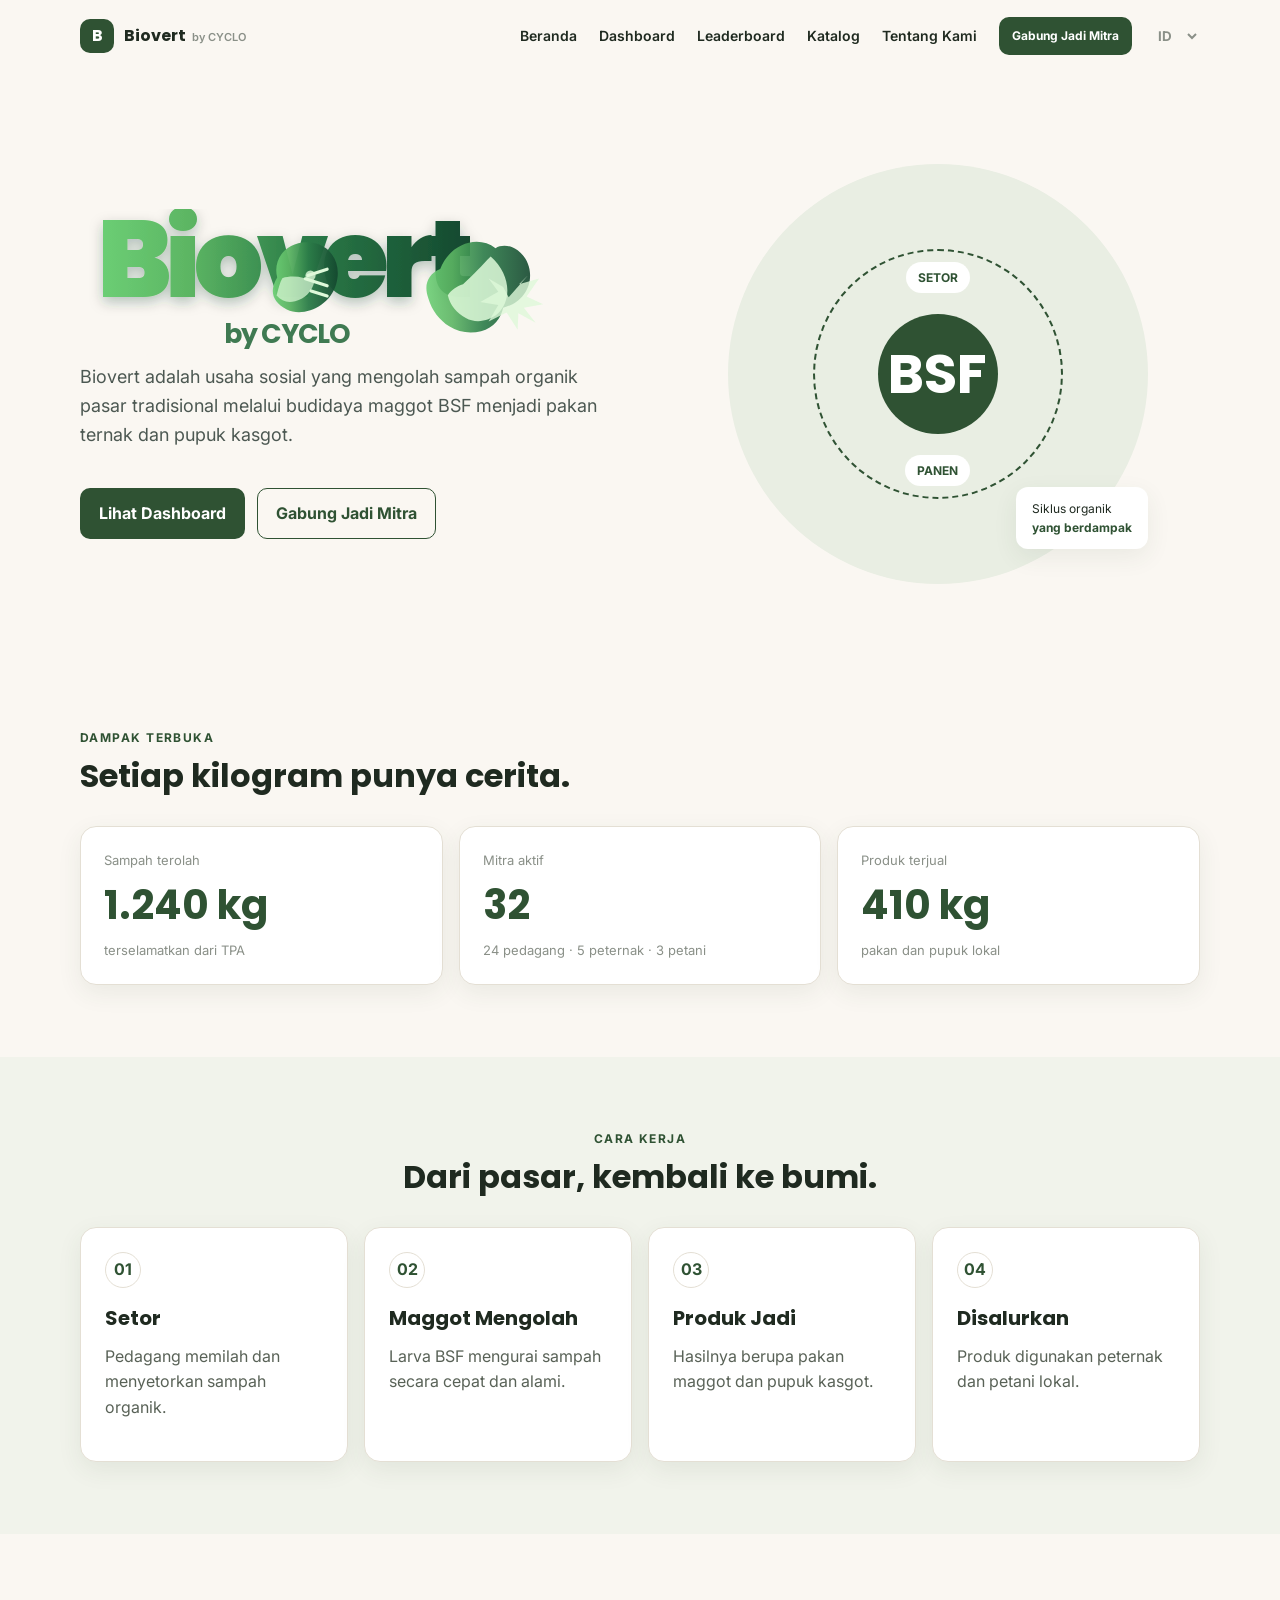
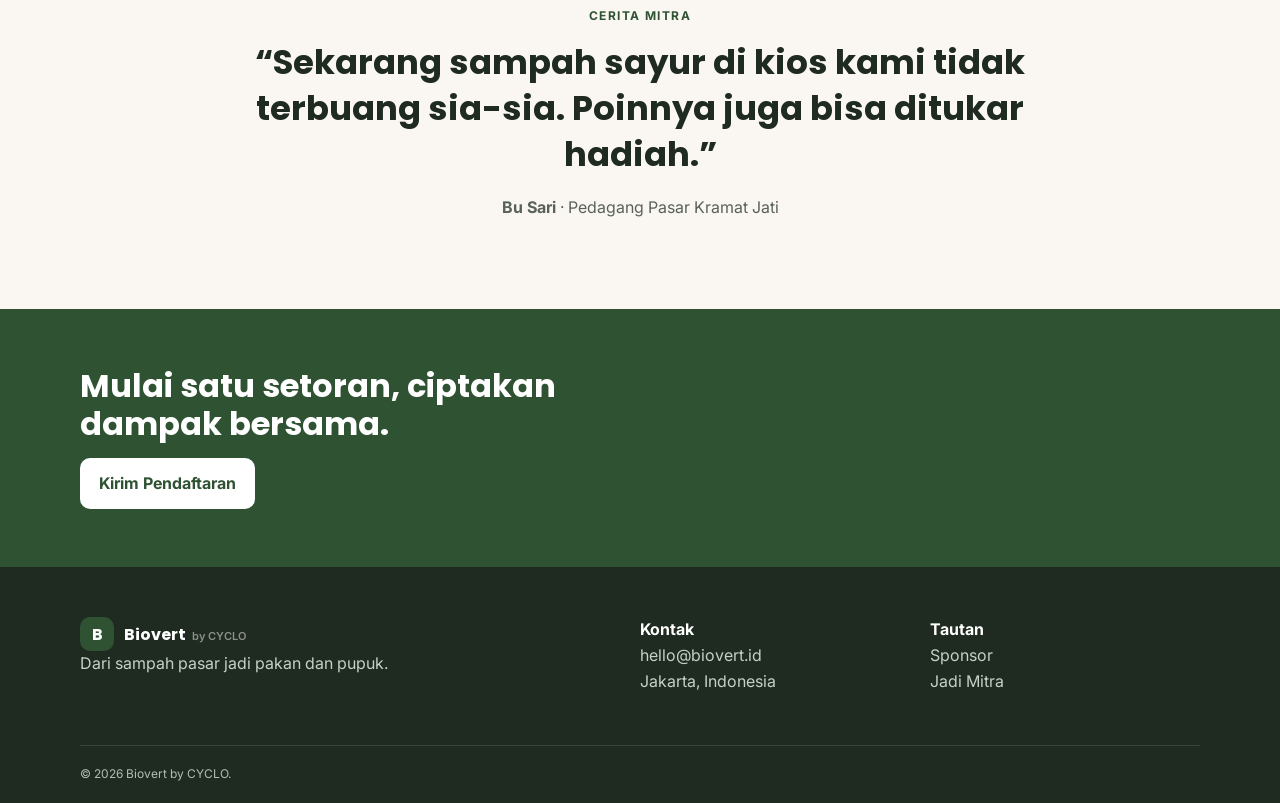
==== commit de7285f7: "Insert the Biovert logo into the website branding and the homepage hero, matching the provided visua" ====
--- a/index.html
+++ b/index.html
@@ -1 +1 @@
-<!doctype html><html lang="id"><head><meta charset="utf-8"><meta name="viewport" content="width=device-width,initial-scale=1"><title>Biovert by CYCLO — Dari Sampah Pasar Jadi Pakan & Pupuk</title><link rel="icon" href="data:image/svg+xml,<svg xmlns=%22http://www.w3.org/2000/svg%22 viewBox=%220 0 32 32%22><rect width=%2232%22 height=%2232%22 rx=%228%22 fill=%22%232F5233%22/><text x=%229%22 y=%2223%22 fill=%22white%22 font-size=%2219%22 font-family=%22Arial%22>B</text></svg>"><link rel="preconnect" href="https://fonts.googleapis.com"><link href="https://fonts.googleapis.com/css2?family=Inter:wght@400;500;600;700&family=Noto+Sans+SC:wght@400;600;700&family=Poppins:wght@600;700&display=swap" rel="stylesheet"><link rel="stylesheet" href="styles.css"></head><body data-page="home"><div id="app-header"></div><main><section class="hero"><div class="container hero-grid"><div><span class="eyebrow">Usaha sosial pelajar oleh CYCLO</span><h1>Sampah Pasar Jadi <em>Pakan</em> dan Pupuk.</h1><p class="hero-copy">Biovert mengubah sampah organik pasar tradisional menjadi pakan ternak dan pupuk organik melalui budidaya maggot Black Soldier Fly (BSF).</p><div class="actions"><a class="btn primary" href="dashboard.html">Lihat Dashboard</a><a class="btn outline" href="gabung.html">Gabung Jadi Mitra</a></div></div><div class="hero-art" aria-label="Ilustrasi siklus Biovert"><div class="cycle"><span>SETOR</span><b>BSF</b><span>PANEN</span></div><div class="art-note">Siklus organik<br><strong>yang berdampak</strong></div></div></div></section><section class="section"><div class="container"><div class="section-head"><span class="eyebrow">Dampak terbuka</span><h2>Setiap kilogram punya cerita.</h2></div><div class="stat-grid" id="home-stats"></div></div></section><section class="section soft"><div class="container"><div class="section-head center"><span class="eyebrow">Cara kerja</span><h2>Dari pasar, kembali ke bumi.</h2></div><div class="steps"><article><i>01</i><h3>Setor</h3><p>Pedagang memilah dan menyetorkan sampah organik.</p></article><article><i>02</i><h3>Maggot Mengolah</h3><p>Larva BSF mengurai sampah secara cepat dan alami.</p></article><article><i>03</i><h3>Produk Jadi</h3><p>Hasilnya berupa pakan maggot dan pupuk kasgot.</p></article><article><i>04</i><h3>Disalurkan</h3><p>Produk digunakan peternak dan petani lokal.</p></article></div></div></section><section class="section"><div class="container testimonial"><span class="eyebrow">Cerita mitra</span><blockquote>“Sekarang sampah sayur di kios kami tidak terbuang sia-sia. Poinnya juga bisa ditukar hadiah.”</blockquote><p><strong>Bu Sari</strong> · Pedagang Pasar Kramat Jati</p></div></section><section class="cta"><div class="container"><h2>Mulai satu setoran, ciptakan dampak bersama.</h2><a class="btn light" href="gabung.html">Kirim Pendaftaran</a></div></section></main><div id="app-footer"></div><script src="app.js"></script></body></html>+<!doctype html><html lang="id"><head><meta charset="utf-8"><meta name="viewport" content="width=device-width,initial-scale=1"><title>Biovert by CYCLO — Dari Sampah Pasar Jadi Pakan & Pupuk</title><link rel="icon" href="data:image/svg+xml,<svg xmlns=%22http://www.w3.org/2000/svg%22 viewBox=%220 0 32 32%22><rect width=%2232%22 height=%2232%22 rx=%228%22 fill=%22%232F5233%22/><text x=%229%22 y=%2223%22 fill=%22white%22 font-size=%2219%22 font-family=%22Arial%22>B</text></svg>"><link rel="preconnect" href="https://fonts.googleapis.com"><link href="https://fonts.googleapis.com/css2?family=Inter:wght@400;500;600;700&family=Noto+Sans+SC:wght@400;600;700&family=Poppins:wght@600;700;900&display=swap" rel="stylesheet"><link rel="stylesheet" href="styles.css"></head><body data-page="home"><div id="app-header"></div><main><section class="hero"><div class="container hero-grid"><div class="hero-copy-block"><div class="hero-logo" aria-label="Logo Biovert by CYCLO"><svg viewBox="0 0 820 220" role="img" aria-label="Biovert by CYCLO"><defs><linearGradient id="biovertGrad" x1="0%" x2="100%" y1="0%" y2="0%"><stop offset="0%" stop-color="#6ccf75"/><stop offset="25%" stop-color="#5cb563"/><stop offset="55%" stop-color="#2b7c48"/><stop offset="100%" stop-color="#14482f"/></linearGradient><filter id="biovertGlow" x="-10%" y="-10%" width="120%" height="120%"><feDropShadow dx="0" dy="8" stdDeviation="10" flood-color="#0b3d2f" flood-opacity="0.28"/></filter></defs><g filter="url(#biovertGlow)"><text x="28" y="138" font-family="Poppins, Arial, sans-serif" font-size="170" font-weight="900" letter-spacing="-11" fill="url(#biovertGrad)">Biovert</text></g><g transform="translate(500,18) scale(1.08)"><path d="M58 70 C72 34, 112 20, 138 40 C146 35, 159 35, 170 43 C181 51, 188 65, 188 79 C188 103, 171 121, 149 126 C146 141, 136 155, 117 160 C102 164, 85 162, 71 153 C57 144, 46 130, 41 113 C34 94, 39 78, 58 70 Z" fill="url(#biovertGrad)" opacity="0.9"/><path d="M91 92 C107 78, 118 65, 131 52 C159 77, 163 114, 141 135 C128 146, 109 149, 95 141 C82 134, 72 122, 69 108 C74 100, 82 95, 91 92 Z" fill="#dff9da" opacity="0.85"/><path d="M157 111 L185 79 L172 92 L201 84 L183 110 L207 121 L179 126 L196 148 L171 134 L170 158 L154 133 L128 146 L142 122 L116 118 L142 103 L128 84 L149 96 Z" fill="#dff9da" opacity="0.8"/></g><g transform="translate(268,32)"><path d="M40 75 C32 43, 58 18, 89 20 C123 22, 142 52, 132 86 C122 120, 81 138, 55 125 C31 112, 28 95, 40 75 Z" fill="url(#biovertGrad)" opacity="0.95"/><path d="M48 76 C64 71, 82 74, 98 82 C94 97, 84 108, 68 112 C56 115, 47 112, 39 103 C42 92, 44 83, 48 76 Z" fill="#dff9da" opacity="0.7"/><circle cx="92" cy="72" r="8" fill="#dff9da" opacity="0.8"/><path d="M88 72 L118 62" stroke="#dff9da" stroke-width="5" stroke-linecap="round"/><path d="M84 77 L118 88" stroke="#dff9da" stroke-width="5" stroke-linecap="round"/><path d="M93 96 L118 104" stroke="#dff9da" stroke-width="5" stroke-linecap="round"/></g><text x="225" y="210" font-family="Poppins, Arial, sans-serif" font-size="42" font-weight="700" letter-spacing="-2" fill="#3f7a52">by CYCLO</text></svg></div><p class="hero-copy">Biovert adalah usaha sosial yang mengolah sampah organik pasar tradisional melalui budidaya maggot BSF menjadi pakan ternak dan pupuk kasgot.</p><div class="actions"><a class="btn primary" href="dashboard.html">Lihat Dashboard</a><a class="btn outline" href="gabung.html">Gabung Jadi Mitra</a></div></div><div class="hero-art" aria-label="Ilustrasi siklus Biovert"><div class="cycle"><span>SETOR</span><b>BSF</b><span>PANEN</span></div><div class="art-note">Siklus organik<br><strong>yang berdampak</strong></div></div></div></section><section class="section"><div class="container"><div class="section-head"><span class="eyebrow">Dampak terbuka</span><h2>Setiap kilogram punya cerita.</h2></div><div class="stat-grid" id="home-stats"></div></div></section><section class="section soft"><div class="container"><div class="section-head center"><span class="eyebrow">Cara kerja</span><h2>Dari pasar, kembali ke bumi.</h2></div><div class="steps"><article><i>01</i><h3>Setor</h3><p>Pedagang memilah dan menyetorkan sampah organik.</p></article><article><i>02</i><h3>Maggot Mengolah</h3><p>Larva BSF mengurai sampah secara cepat dan alami.</p></article><article><i>03</i><h3>Produk Jadi</h3><p>Hasilnya berupa pakan maggot dan pupuk kasgot.</p></article><article><i>04</i><h3>Disalurkan</h3><p>Produk digunakan peternak dan petani lokal.</p></article></div></div></section><section class="section"><div class="container testimonial"><span class="eyebrow">Cerita mitra</span><blockquote>“Sekarang sampah sayur di kios kami tidak terbuang sia-sia. Poinnya juga bisa ditukar hadiah.”</blockquote><p><strong>Bu Sari</strong> · Pedagang Pasar Kramat Jati</p></div></section><section class="cta"><div class="container"><h2>Mulai satu setoran, ciptakan dampak bersama.</h2><a class="btn light" href="gabung.html">Kirim Pendaftaran</a></div></section></main><div id="app-footer"></div><script src="app.js"></script></body></html>
--- a/styles.css
+++ b/styles.css
@@ -1 +1 @@
-:root{--primary:#2F5233;--secondary:#8B5E3C;--gold:#E8B94A;--success:#7FB069;--dark:#1F2A20;--bg:#FAF7F2;--surface:#fff;--muted:#8A9088;--border:#E4DFD4;--shadow:0 8px 24px rgba(47,82,51,.08);--radius:16px}*{box-sizing:border-box}html{scroll-behavior:smooth}body{margin:0;background:var(--bg);color:var(--dark);font:16px/1.6 Inter,Arial,sans-serif}body,button,input,select,textarea{font-family:Inter,'Noto Sans SC',Arial,sans-serif}h1,h2,h3{font-family:Poppins,Inter,sans-serif;line-height:1.2;margin:0 0 14px}h1{font-size:clamp(32px,5vw,48px)}h2{font-size:32px}h3{font-size:20px}p{color:#596257;margin:0 0 16px}a{color:inherit;text-decoration:none}.container{width:min(1120px,calc(100% - 40px));margin:auto}.eyebrow{display:block;color:var(--primary);font-size:12px;font-weight:700;letter-spacing:.12em;text-transform:uppercase;margin-bottom:10px}.brand{align-items:center;display:inline-flex;gap:10px;font-family:Poppins;font-weight:700}.brand small{color:var(--muted);font:600 11px Inter;margin-left:3px}.brand-mark{align-items:center;background:var(--primary);border-radius:10px;color:#fff;display:inline-flex;height:34px;justify-content:center;width:34px}header{background:rgba(250,247,242,.92);border-bottom:1px solid var(--border);position:sticky;top:0;z-index:5;backdrop-filter:blur(12px)}.nav{align-items:center;display:flex;justify-content:space-between;min-height:72px}.nav nav{align-items:center;display:flex;gap:22px;font-size:14px;font-weight:600}.nav nav a:hover{color:var(--primary)}.nav select{border:0;background:transparent;color:var(--muted);font-weight:700}.hamb{background:none;border:0;display:none;font-size:25px;color:var(--primary)}.btn{border:1px solid transparent;border-radius:10px;cursor:pointer;display:inline-block;font-weight:700;padding:12px 18px;transition:all .15s}.btn:hover{transform:translateY(-2px);box-shadow:var(--shadow)}.btn.primary{background:var(--primary);color:#fff}.btn.outline{border-color:var(--primary);color:var(--primary);background:transparent}.btn.light{background:#fff;color:var(--primary)}.btn.small{font-size:12px;padding:8px 12px}.hero{padding:92px 0 72px}.hero-grid{align-items:center;display:grid;gap:70px;grid-template-columns:1fr 1fr}.hero h1{max-width:650px}.hero h1 em{color:var(--primary);font-style:normal}.hero-copy{font-size:18px;max-width:590px}.actions{display:flex;flex-wrap:wrap;gap:12px;margin-top:28px}.hero-art{align-items:center;background:#e9eee3;border-radius:50%;display:flex;height:420px;justify-content:center;margin:auto;position:relative;width:420px}.cycle{align-items:center;border:2px dashed var(--primary);border-radius:50%;display:flex;flex-direction:column;height:250px;justify-content:space-around;width:250px}.cycle b{align-items:center;background:var(--primary);border-radius:50%;color:#fff;display:flex;font:700 55px Poppins;height:120px;justify-content:center;width:120px}.cycle span{background:var(--surface);border-radius:999px;color:var(--primary);font-size:12px;font-weight:700;padding:6px 12px}.art-note{background:#fff;border-radius:12px;bottom:35px;box-shadow:var(--shadow);font-size:12px;padding:12px 16px;position:absolute;right:0}.art-note strong{color:var(--primary)}.section{padding:72px 0}.section-sm{padding:48px 0}.soft{background:#f1f3eb}.section-head{margin-bottom:30px}.section-head.center{text-align:center}.stat-grid{display:grid;gap:16px;grid-template-columns:repeat(3,1fr)}.stat{background:var(--surface);border:1px solid var(--border);border-radius:var(--radius);box-shadow:var(--shadow);padding:23px}.stat span,.stat small{color:var(--muted);display:block;font-size:13px}.stat strong{display:block;font:700 40px Poppins;margin:5px 0;color:var(--primary)}.steps,.cards-3,.product-grid{display:grid;gap:16px;grid-template-columns:repeat(4,1fr)}.steps article,.panel,.product{background:var(--surface);border:1px solid var(--border);border-radius:var(--radius);box-shadow:var(--shadow);padding:24px}.steps i{align-items:center;border:1px solid var(--border);border-radius:50%;color:var(--primary);display:flex;font-style:normal;font-weight:700;height:36px;justify-content:center;margin-bottom:18px;width:36px}.testimonial{margin:auto;max-width:850px;text-align:center}.testimonial blockquote{font:700 clamp(24px,4vw,34px)/1.35 Poppins;margin:15px 0 18px}.cta{background:var(--primary);color:#fff;padding:58px 0}.cta h2{max-width:620px}.page{padding:56px 0 100px}.page-title{align-items:end;display:flex;justify-content:space-between;gap:20px;margin-bottom:34px}.page-title p{max-width:650px}.toolbar{display:flex;gap:10px}.toolbar select,.page-title>select,.search{background:#fff;border:1px solid var(--border);border-radius:10px;padding:11px 13px}.dashboard-grid{display:grid;gap:16px;grid-template-columns:1.1fr .9fr;margin-top:16px}.panel-head{align-items:center;display:flex;justify-content:space-between}.caption{color:var(--muted);font-size:13px}.calendar{display:grid;gap:8px;grid-template-columns:repeat(7,1fr);margin:20px 0}.cal-day{background:#fff;border:1px solid var(--border);border-radius:10px;cursor:pointer;display:flex;flex-direction:column;gap:4px;padding:12px 5px;text-align:center}.cal-day:hover,.cal-day.has-data{border-color:var(--primary)}.cal-day small,.cal-day span{color:var(--muted);font-size:11px}.cal-day.has-data span{color:var(--primary);font-weight:700}.day-detail{background:#f1f3eb;border-radius:10px;padding:13px}.chart{align-items:end;display:flex;gap:12px;min-height:180px;padding:25px 8px 0}.bar{background:var(--success);border-radius:7px 7px 2px 2px;flex:1;min-height:8px;position:relative}.bar span{font-size:11px;position:absolute;top:-22px;width:100%;text-align:center}.bar small{bottom:-22px;color:var(--muted);font-size:11px;position:absolute;text-align:center;width:100%}.podium{align-items:end;display:flex;gap:12px;justify-content:center;margin:25px 0}.podium-card{align-items:center;background:#fff;border:1px solid var(--border);border-radius:16px;display:flex;flex-direction:column;gap:8px;justify-content:center;padding:24px 15px;text-align:center;width:190px}.podium-card.p1{padding-bottom:42px}.podium-card.p2{padding-bottom:25px}.podium-card b{align-items:center;background:var(--gold);border-radius:50%;color:#fff;display:flex;height:35px;justify-content:center;width:35px}.podium-card em{font-style:normal;font-weight:700}.badge{border-radius:999px;display:inline-block;font-size:12px;font-weight:700;padding:4px 9px}.badge.bronze{background:#efe3d0;color:#7b5b2f}.badge.silver{background:#ededed;color:#666}.badge.gold{background:#fff1bf;color:#806000}.badge.platinum{background:#dceaf1;color:#416a82}.badge.muted{background:#eee;color:#999}.table-wrap{overflow-x:auto;margin-top:20px}table{border-collapse:collapse;min-width:720px;width:100%}th,td{border-bottom:1px solid var(--border);padding:14px;text-align:left}th{color:var(--muted);font-size:12px;text-transform:uppercase}tbody tr:nth-child(even){background:#fcfbf8}.progress{background:#eee;border-radius:999px;height:8px;min-width:100px}.progress i{background:var(--success);border-radius:inherit;display:block;height:100%}.pagination{text-align:center;padding-top:20px}.product-grid{grid-template-columns:repeat(3,1fr)}.placeholder{align-items:center;background:#eeeae1;border-radius:12px;color:var(--muted);display:flex;height:150px;justify-content:center;margin-bottom:20px}.product .btn{margin-top:18px}.formal-hero{background:#eef1e8;border-radius:18px;margin-bottom:28px;padding:58px;max-width:850px}.formal-hero p{font-size:18px;max-width:670px}.cards-3{grid-template-columns:repeat(3,1fr)}.faq{display:grid;gap:10px;max-width:800px}.faq details{background:#fff;border:1px solid var(--border);border-radius:12px;padding:16px 20px}.faq summary{cursor:pointer;font-weight:700}.faq details p{margin:12px 0 0}.narrow{max-width:760px}.form-grid{display:grid;gap:18px;grid-template-columns:1fr 1fr}.form-grid label{color:var(--dark);font-size:13px;font-weight:700}.form-grid input,.form-grid select,.form-grid textarea{background:#fff;border:1px solid var(--border);border-radius:10px;display:block;margin-top:7px;padding:12px;width:100%}.form-grid input:focus,.form-grid select:focus,.form-grid textarea:focus,.search:focus{border-color:var(--primary);outline:3px solid #dcebdd}.form-grid .full,.form-grid button,.form-message{grid-column:1/-1}.form-message{color:var(--primary);font-weight:600}.error{color:#a33}.login-page{align-items:center;display:flex;min-height:100vh;justify-content:center}.login-card{display:grid;gap:16px;max-width:390px;width:calc(100% - 32px)}.login-card h1{font-size:30px;margin:0}.login-card label{font-size:13px;font-weight:700}.login-card input{border:1px solid var(--border);border-radius:10px;display:block;margin-top:6px;padding:12px;width:100%}.profile-head{align-items:center;display:flex;justify-content:space-between;margin-bottom:28px}.profile-points{display:block;font:700 28px Poppins;margin-top:10px}.badges{display:flex;flex-wrap:wrap;gap:8px}.mt{margin-top:32px}.empty{text-align:center;padding:140px 0}.toast{background:var(--dark);border-radius:10px;bottom:24px;color:#fff;left:50%;padding:14px 18px;position:fixed;transform:translateX(-50%);z-index:20}.text-btn{background:none;border:0;color:#9b493d;cursor:pointer;font-weight:700}footer{background:var(--dark);color:#fff;padding:50px 0 20px}footer p,footer a{color:#c7d0c8}.footer-grid{display:grid;gap:20px;grid-template-columns:2fr 1fr 1fr}.copyright{border-top:1px solid #39463b;color:#b4bdb4;font-size:12px;margin-top:35px;padding-top:18px}@media(max-width:767px){.container{width:min(100% - 28px,1120px)}.nav{min-height:62px}.hamb{display:block}.nav nav{background:var(--bg);border-bottom:1px solid var(--border);display:none;flex-direction:column;gap:18px;left:0;padding:22px 20px;position:absolute;right:0;top:62px}.nav nav.open{display:flex}.hero{padding:52px 0}.hero-grid,.dashboard-grid,.form-grid,.footer-grid{grid-template-columns:1fr}.hero-art{height:300px;width:300px}.cycle{height:190px;width:190px}.cycle b{font-size:40px;height:90px;width:90px}.stat-grid,.product-grid,.cards-3{grid-template-columns:1fr}.steps{grid-template-columns:1fr 1fr}.page-title{align-items:start;flex-direction:column}.toolbar{width:100%}.toolbar>*{flex:1}.formal-hero{padding:30px 22px}.podium-card{width:32%;font-size:12px;padding-left:5px;padding-right:5px}.podium-card.p1{padding-bottom:35px}.calendar{gap:4px}.cal-day{padding:8px 2px}.profile-head{align-items:start;flex-direction:column;gap:18px}h2{font-size:24px}.stat strong{font-size:28px}}+:root{--primary:#2F5233;--secondary:#8B5E3C;--gold:#E8B94A;--success:#7FB069;--dark:#1F2A20;--bg:#FAF7F2;--surface:#fff;--muted:#8A9088;--border:#E4DFD4;--shadow:0 8px 24px rgba(47,82,51,.08);--radius:16px}*{box-sizing:border-box}html{scroll-behavior:smooth}body{margin:0;background:var(--bg);color:var(--dark);font:16px/1.6 Inter,Arial,sans-serif}body,button,input,select,textarea{font-family:Inter,'Noto Sans SC',Arial,sans-serif}h1,h2,h3{font-family:Poppins,Inter,sans-serif;line-height:1.2;margin:0 0 14px}h1{font-size:clamp(32px,5vw,48px)}h2{font-size:32px}h3{font-size:20px}p{color:#596257;margin:0 0 16px}a{color:inherit;text-decoration:none}.container{width:min(1120px,calc(100% - 40px));margin:auto}.eyebrow{display:block;color:var(--primary);font-size:12px;font-weight:700;letter-spacing:.12em;text-transform:uppercase;margin-bottom:10px}.brand{align-items:center;display:inline-flex;gap:10px;font-family:Poppins;font-weight:700}.brand small{color:var(--muted);font:600 11px Inter;margin-left:3px}.brand-mark{align-items:center;background:var(--primary);border-radius:10px;color:#fff;display:inline-flex;height:34px;justify-content:center;width:34px}.brand-logo{display:inline-flex;align-items:center;justify-content:center;max-width:360px}.brand-logo svg{display:block; width:100%; height:auto; max-width:360px; filter:drop-shadow(0 8px 12px rgba(28,88,52,0.18))}.header-brand-inline{display:inline-flex;align-items:center}.header{background:rgba(250,247,242,.92);border-bottom:1px solid var(--border);position:sticky;top:0;z-index:5;backdrop-filter:blur(12px)}.nav{align-items:center;display:flex;justify-content:space-between;min-height:72px}.nav nav{align-items:center;display:flex;gap:22px;font-size:14px;font-weight:600}.nav nav a:hover{color:var(--primary)}.nav select{border:0;background:transparent;color:var(--muted);font-weight:700}.hamb{background:none;border:0;display:none;font-size:25px;color:var(--primary)}.btn{border:1px solid transparent;border-radius:10px;cursor:pointer;display:inline-block;font-weight:700;padding:12px 18px;transition:all .15s}.btn:hover{transform:translateY(-2px);box-shadow:var(--shadow)}.btn.primary{background:var(--primary);color:#fff}.btn.outline{border-color:var(--primary);color:var(--primary);background:transparent}.btn.light{background:#fff;color:var(--primary)}.btn.small{font-size:12px;padding:8px 12px}.hero{padding:92px 0 72px}.hero-grid{align-items:center;display:grid;gap:70px;grid-template-columns:1fr 1fr}.hero-copy-block{display:grid;gap:14px}.hero-logo{display:flex;align-items:center;justify-content:flex-start;max-width:760px}.hero-logo svg{width:min(100%,780px);height:auto;display:block}.hero h1{max-width:650px}.hero h1 em{color:var(--primary);font-style:normal}.hero-copy{font-size:18px;max-width:590px;color:#4c5852}.actions{display:flex;flex-wrap:wrap;gap:12px;margin-top:8px}.hero-art{align-items:center;background:#e9eee3;border-radius:50%;display:flex;height:420px;justify-content:center;margin:auto;position:relative;width:420px}.cycle{align-items:center;border:2px dashed var(--primary);border-radius:50%;display:flex;flex-direction:column;height:250px;justify-content:space-around;width:250px}.cycle b{align-items:center;background:var(--primary);border-radius:50%;color:#fff;display:flex;font:700 55px Poppins;height:120px;justify-content:center;width:120px}.cycle span{background:var(--surface);border-radius:999px;color:var(--primary);font-size:12px;font-weight:700;padding:6px 12px}.art-note{background:#fff;border-radius:12px;bottom:35px;box-shadow:var(--shadow);font-size:12px;padding:12px 16px;position:absolute;right:0}.art-note strong{color:var(--primary)}.section{padding:72px 0}.section-sm{padding:48px 0}.soft{background:#f1f3eb}.section-head{margin-bottom:30px}.section-head.center{text-align:center}.stat-grid{display:grid;gap:16px;grid-template-columns:repeat(3,1fr)}.stat{background:var(--surface);border:1px solid var(--border);border-radius:var(--radius);box-shadow:var(--shadow);padding:23px}.stat span,.stat small{color:var(--muted);display:block;font-size:13px}.stat strong{display:block;font:700 40px Poppins;margin:5px 0;color:var(--primary)}.steps,.cards-3,.product-grid{display:grid;gap:16px;grid-template-columns:repeat(4,1fr)}.steps article,.panel,.product{background:var(--surface);border:1px solid var(--border);border-radius:var(--radius);box-shadow:var(--shadow);padding:24px}.steps i{align-items:center;border:1px solid var(--border);border-radius:50%;color:var(--primary);display:flex;font-style:normal;font-weight:700;height:36px;justify-content:center;margin-bottom:18px;width:36px}.testimonial{margin:auto;max-width:850px;text-align:center}.testimonial blockquote{font:700 clamp(24px,4vw,34px)/1.35 Poppins;margin:15px 0 18px}.cta{background:var(--primary);color:#fff;padding:58px 0}.cta h2{max-width:620px}.page{padding:56px 0 100px}.page-title{align-items:end;display:flex;justify-content:space-between;gap:20px;margin-bottom:34px}.page-title p{max-width:650px}.toolbar{display:flex;gap:10px}.toolbar select,.page-title>select,.search{background:#fff;border:1px solid var(--border);border-radius:10px;padding:11px 13px}.dashboard-grid{display:grid;gap:16px;grid-template-columns:1.1fr .9fr;margin-top:16px}.panel-head{align-items:center;display:flex;justify-content:space-between}.caption{color:var(--muted);font-size:13px}.calendar{display:grid;gap:8px;grid-template-columns:repeat(7,1fr);margin:20px 0}.cal-day{background:#fff;border:1px solid var(--border);border-radius:10px;cursor:pointer;display:flex;flex-direction:column;gap:4px;padding:12px 5px;text-align:center}.cal-day:hover,.cal-day.has-data{border-color:var(--primary)}.cal-day small,.cal-day span{color:var(--muted);font-size:11px}.cal-day.has-data span{color:var(--primary);font-weight:700}.day-detail{background:#f1f3eb;border-radius:10px;padding:13px}.chart{align-items:end;display:flex;gap:12px;min-height:180px;padding:25px 8px 0}.bar{background:var(--success);border-radius:7px 7px 2px 2px;flex:1;min-height:8px;position:relative}.bar span{font-size:11px;position:absolute;top:-22px;width:100%;text-align:center}.bar small{bottom:-22px;color:var(--muted);font-size:11px;position:absolute;text-align:center;width:100%}.podium{align-items:end;display:flex;gap:12px;justify-content:center;margin:25px 0}.podium-card{align-items:center;background:#fff;border:1px solid var(--border);border-radius:16px;display:flex;flex-direction:column;gap:8px;justify-content:center;padding:24px 15px;text-align:center;width:190px}.podium-card.p1{padding-bottom:42px}.podium-card.p2{padding-bottom:25px}.podium-card b{align-items:center;background:var(--gold);border-radius:50%;color:#fff;display:flex;height:35px;justify-content:center;width:35px}.podium-card em{font-style:normal;font-weight:700}.badge{border-radius:999px;display:inline-block;font-size:12px;font-weight:700;padding:4px 9px}.badge.bronze{background:#efe3d0;color:#7b5b2f}.badge.silver{background:#ededed;color:#666}.badge.gold{background:#fff1bf;color:#806000}.badge.platinum{background:#dceaf1;color:#416a82}.badge.muted{background:#eee;color:#999}.table-wrap{overflow-x:auto;margin-top:20px}table{border-collapse:collapse;min-width:720px;width:100%}th,td{border-bottom:1px solid var(--border);padding:14px;text-align:left}th{color:var(--muted);font-size:12px;text-transform:uppercase}tbody tr:nth-child(even){background:#fcfbf8}.progress{background:#eee;border-radius:999px;height:8px;min-width:100px}.progress i{background:var(--success);border-radius:inherit;display:block;height:100%}.pagination{text-align:center;padding-top:20px}.product-grid{grid-template-columns:repeat(3,1fr)}.placeholder{align-items:center;background:#eeeae1;border-radius:12px;color:var(--muted);display:flex;height:150px;justify-content:center;margin-bottom:20px}.product .btn{margin-top:18px}.formal-hero{background:#eef1e8;border-radius:18px;margin-bottom:28px;padding:58px;max-width:850px}.formal-hero p{font-size:18px;max-width:670px}.cards-3{grid-template-columns:repeat(3,1fr)}.faq{display:grid;gap:10px;max-width:800px}.faq details{background:#fff;border:1px solid var(--border);border-radius:12px;padding:16px 20px}.faq summary{cursor:pointer;font-weight:700}.faq details p{margin:12px 0 0}.narrow{max-width:760px}.form-grid{display:grid;gap:18px;grid-template-columns:1fr 1fr}.form-grid label{color:var(--dark);font-size:13px;font-weight:700}.form-grid input,.form-grid select,.form-grid textarea{background:#fff;border:1px solid var(--border);border-radius:10px;display:block;margin-top:7px;padding:12px;width:100%}.form-grid input:focus,.form-grid select:focus,.form-grid textarea:focus,.search:focus{border-color:var(--primary);outline:3px solid #dcebdd}.form-grid .full,.form-grid button,.form-message{grid-column:1/-1}.form-message{color:var(--primary);font-weight:600}.error{color:#a33}.login-page{align-items:center;display:flex;min-height:100vh;justify-content:center}.login-card{display:grid;gap:16px;max-width:390px;width:calc(100% - 32px)}.login-card h1{font-size:30px;margin:0}.login-card label{font-size:13px;font-weight:700}.login-card input{border:1px solid var(--border);border-radius:10px;display:block;margin-top:6px;padding:12px;width:100%}.profile-head{align-items:center;display:flex;justify-content:space-between;margin-bottom:28px}.profile-points{display:block;font:700 28px Poppins;margin-top:10px}.badges{display:flex;flex-wrap:wrap;gap:8px}.mt{margin-top:32px}.empty{text-align:center;padding:140px 0}.toast{background:var(--dark);border-radius:10px;bottom:24px;color:#fff;left:50%;padding:14px 18px;position:fixed;transform:translateX(-50%);z-index:20}.text-btn{background:none;border:0;color:#9b493d;cursor:pointer;font-weight:700}footer{background:var(--dark);color:#fff;padding:50px 0 20px}footer p,footer a{color:#c7d0c8}.footer-grid{display:grid;gap:20px;grid-template-columns:2fr 1fr 1fr}.copyright{border-top:1px solid #39463b;color:#b4bdb4;font-size:12px;margin-top:35px;padding-top:18px}@media(max-width:767px){.container{width:min(100% - 28px,1120px)}.nav{min-height:62px}.hamb{display:block}.nav nav{background:var(--bg);border-bottom:1px solid var(--border);display:none;flex-direction:column;gap:18px;left:0;padding:22px 20px;position:absolute;right:0;top:62px}.nav nav.open{display:flex}.hero{padding:52px 0}.hero-grid,.dashboard-grid,.form-grid,.footer-grid{grid-template-columns:1fr}.hero-art{height:300px;width:300px}.cycle{height:190px;width:190px}.cycle b{font-size:40px;height:90px;width:90px}.stat-grid,.product-grid,.cards-3{grid-template-columns:1fr}.steps{grid-template-columns:1fr 1fr}.page-title{align-items:start;flex-direction:column}.toolbar{width:100%}.toolbar>*{flex:1}.formal-hero{padding:30px 22px}.podium-card{width:32%;font-size:12px;padding-left:5px;padding-right:5px}.podium-card.p1{padding-bottom:35px}.calendar{gap:4px}.cal-day{padding:8px 2px}.profile-head{align-items:start;flex-direction:column;gap:18px}h2{font-size:24px}.stat strong{font-size:28px}}
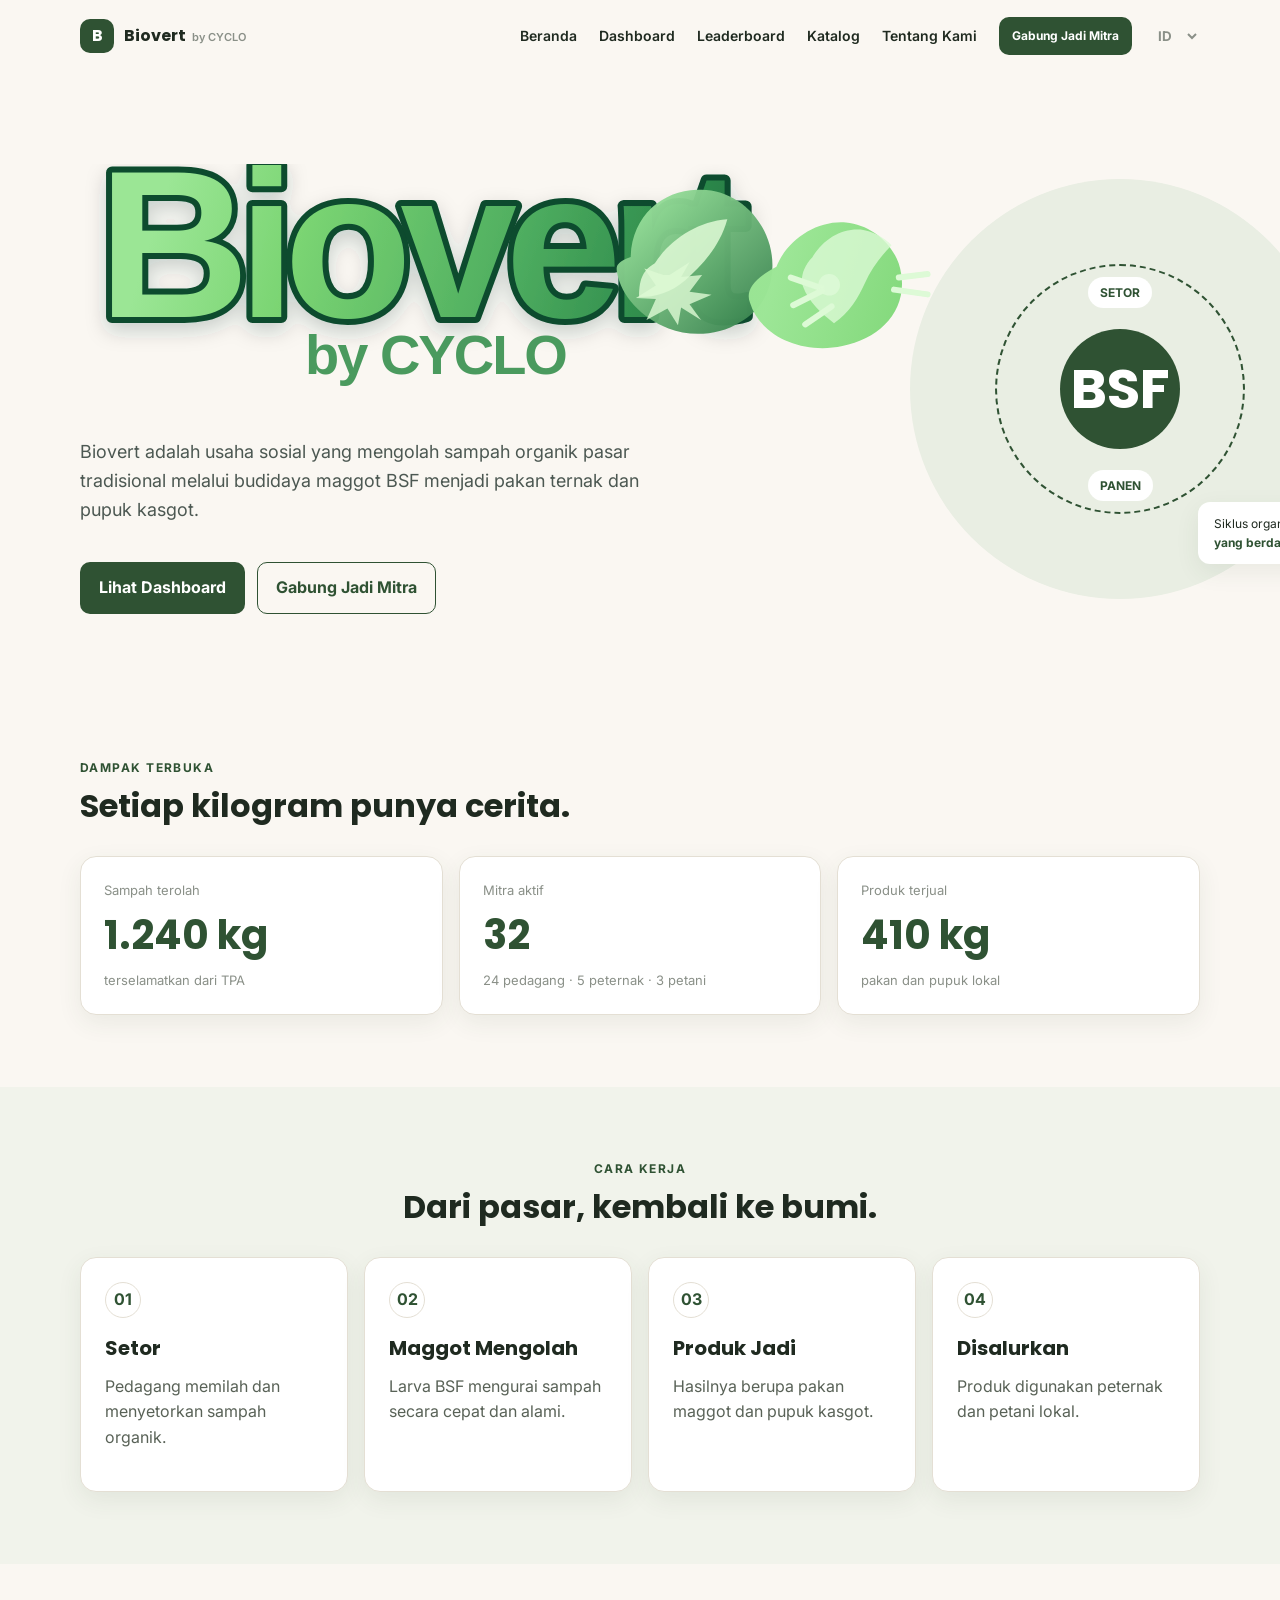
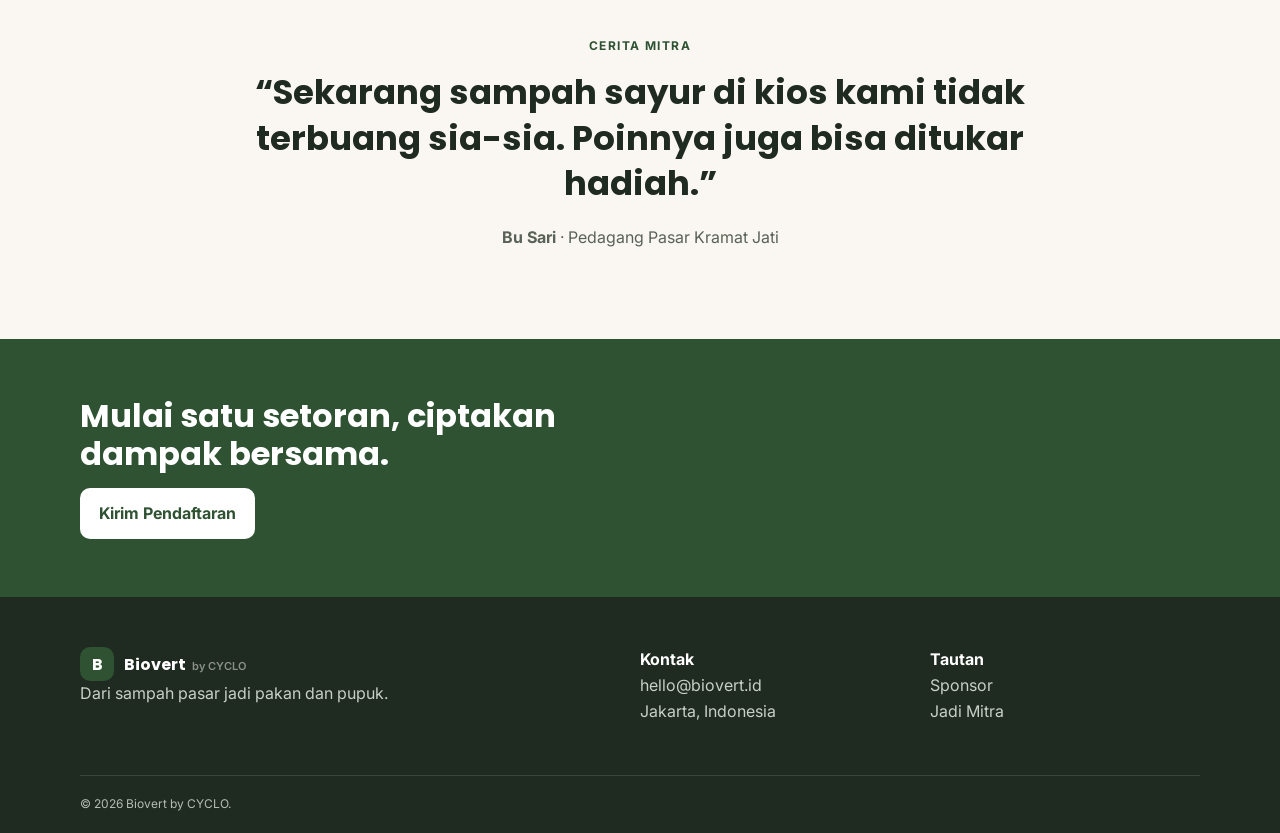
==== commit 2ef6f05b: "Use the Biovert logo asset and show the impact update date on the homepage" ====
--- a/index.html
+++ b/index.html
@@ -1 +1 @@
-<!doctype html><html lang="id"><head><meta charset="utf-8"><meta name="viewport" content="width=device-width,initial-scale=1"><title>Biovert by CYCLO — Dari Sampah Pasar Jadi Pakan & Pupuk</title><link rel="icon" href="data:image/svg+xml,<svg xmlns=%22http://www.w3.org/2000/svg%22 viewBox=%220 0 32 32%22><rect width=%2232%22 height=%2232%22 rx=%228%22 fill=%22%232F5233%22/><text x=%229%22 y=%2223%22 fill=%22white%22 font-size=%2219%22 font-family=%22Arial%22>B</text></svg>"><link rel="preconnect" href="https://fonts.googleapis.com"><link href="https://fonts.googleapis.com/css2?family=Inter:wght@400;500;600;700&family=Noto+Sans+SC:wght@400;600;700&family=Poppins:wght@600;700;900&display=swap" rel="stylesheet"><link rel="stylesheet" href="styles.css"></head><body data-page="home"><div id="app-header"></div><main><section class="hero"><div class="container hero-grid"><div class="hero-copy-block"><div class="hero-logo" aria-label="Logo Biovert by CYCLO"><svg viewBox="0 0 820 220" role="img" aria-label="Biovert by CYCLO"><defs><linearGradient id="biovertGrad" x1="0%" x2="100%" y1="0%" y2="0%"><stop offset="0%" stop-color="#6ccf75"/><stop offset="25%" stop-color="#5cb563"/><stop offset="55%" stop-color="#2b7c48"/><stop offset="100%" stop-color="#14482f"/></linearGradient><filter id="biovertGlow" x="-10%" y="-10%" width="120%" height="120%"><feDropShadow dx="0" dy="8" stdDeviation="10" flood-color="#0b3d2f" flood-opacity="0.28"/></filter></defs><g filter="url(#biovertGlow)"><text x="28" y="138" font-family="Poppins, Arial, sans-serif" font-size="170" font-weight="900" letter-spacing="-11" fill="url(#biovertGrad)">Biovert</text></g><g transform="translate(500,18) scale(1.08)"><path d="M58 70 C72 34, 112 20, 138 40 C146 35, 159 35, 170 43 C181 51, 188 65, 188 79 C188 103, 171 121, 149 126 C146 141, 136 155, 117 160 C102 164, 85 162, 71 153 C57 144, 46 130, 41 113 C34 94, 39 78, 58 70 Z" fill="url(#biovertGrad)" opacity="0.9"/><path d="M91 92 C107 78, 118 65, 131 52 C159 77, 163 114, 141 135 C128 146, 109 149, 95 141 C82 134, 72 122, 69 108 C74 100, 82 95, 91 92 Z" fill="#dff9da" opacity="0.85"/><path d="M157 111 L185 79 L172 92 L201 84 L183 110 L207 121 L179 126 L196 148 L171 134 L170 158 L154 133 L128 146 L142 122 L116 118 L142 103 L128 84 L149 96 Z" fill="#dff9da" opacity="0.8"/></g><g transform="translate(268,32)"><path d="M40 75 C32 43, 58 18, 89 20 C123 22, 142 52, 132 86 C122 120, 81 138, 55 125 C31 112, 28 95, 40 75 Z" fill="url(#biovertGrad)" opacity="0.95"/><path d="M48 76 C64 71, 82 74, 98 82 C94 97, 84 108, 68 112 C56 115, 47 112, 39 103 C42 92, 44 83, 48 76 Z" fill="#dff9da" opacity="0.7"/><circle cx="92" cy="72" r="8" fill="#dff9da" opacity="0.8"/><path d="M88 72 L118 62" stroke="#dff9da" stroke-width="5" stroke-linecap="round"/><path d="M84 77 L118 88" stroke="#dff9da" stroke-width="5" stroke-linecap="round"/><path d="M93 96 L118 104" stroke="#dff9da" stroke-width="5" stroke-linecap="round"/></g><text x="225" y="210" font-family="Poppins, Arial, sans-serif" font-size="42" font-weight="700" letter-spacing="-2" fill="#3f7a52">by CYCLO</text></svg></div><p class="hero-copy">Biovert adalah usaha sosial yang mengolah sampah organik pasar tradisional melalui budidaya maggot BSF menjadi pakan ternak dan pupuk kasgot.</p><div class="actions"><a class="btn primary" href="dashboard.html">Lihat Dashboard</a><a class="btn outline" href="gabung.html">Gabung Jadi Mitra</a></div></div><div class="hero-art" aria-label="Ilustrasi siklus Biovert"><div class="cycle"><span>SETOR</span><b>BSF</b><span>PANEN</span></div><div class="art-note">Siklus organik<br><strong>yang berdampak</strong></div></div></div></section><section class="section"><div class="container"><div class="section-head"><span class="eyebrow">Dampak terbuka</span><h2>Setiap kilogram punya cerita.</h2></div><div class="stat-grid" id="home-stats"></div></div></section><section class="section soft"><div class="container"><div class="section-head center"><span class="eyebrow">Cara kerja</span><h2>Dari pasar, kembali ke bumi.</h2></div><div class="steps"><article><i>01</i><h3>Setor</h3><p>Pedagang memilah dan menyetorkan sampah organik.</p></article><article><i>02</i><h3>Maggot Mengolah</h3><p>Larva BSF mengurai sampah secara cepat dan alami.</p></article><article><i>03</i><h3>Produk Jadi</h3><p>Hasilnya berupa pakan maggot dan pupuk kasgot.</p></article><article><i>04</i><h3>Disalurkan</h3><p>Produk digunakan peternak dan petani lokal.</p></article></div></div></section><section class="section"><div class="container testimonial"><span class="eyebrow">Cerita mitra</span><blockquote>“Sekarang sampah sayur di kios kami tidak terbuang sia-sia. Poinnya juga bisa ditukar hadiah.”</blockquote><p><strong>Bu Sari</strong> · Pedagang Pasar Kramat Jati</p></div></section><section class="cta"><div class="container"><h2>Mulai satu setoran, ciptakan dampak bersama.</h2><a class="btn light" href="gabung.html">Kirim Pendaftaran</a></div></section></main><div id="app-footer"></div><script src="app.js"></script></body></html>
+<!doctype html><html lang="id"><head><meta charset="utf-8"><meta name="viewport" content="width=device-width,initial-scale=1"><title>Biovert by CYCLO — Dari Sampah Pasar Jadi Pakan & Pupuk</title><link rel="icon" href="data:image/svg+xml,<svg xmlns=%22http://www.w3.org/2000/svg%22 viewBox=%220 0 32 32%22><rect width=%2232%22 height=%2232%22 rx=%228%22 fill=%22%232F5233%22/><text x=%229%22 y=%2223%22 fill=%22white%22 font-size=%2219%22 font-family=%22Arial%22>B</text></svg>"><link rel="preconnect" href="https://fonts.googleapis.com"><link href="https://fonts.googleapis.com/css2?family=Inter:wght@400;500;600;700&family=Noto+Sans+SC:wght@400;600;700&family=Poppins:wght@600;700;900&display=swap" rel="stylesheet"><link rel="stylesheet" href="styles.css"></head><body data-page="home"><div id="app-header"></div><main><section class="hero"><div class="container hero-grid"><div class="hero-copy-block"><div class="hero-logo"><img src="assets/logo-biovert.svg" alt="Biovert by CYCLO"></div><p class="hero-copy">Biovert adalah usaha sosial yang mengolah sampah organik pasar tradisional melalui budidaya maggot BSF menjadi pakan ternak dan pupuk kasgot.</p><div class="actions"><a class="btn primary" href="dashboard.html">Lihat Dashboard</a><a class="btn outline" href="gabung.html">Gabung Jadi Mitra</a></div></div><div class="hero-art" aria-label="Ilustrasi siklus Biovert"><div class="cycle"><span>SETOR</span><b>BSF</b><span>PANEN</span></div><div class="art-note">Siklus organik<br><strong>yang berdampak</strong></div></div></div></section><section class="section"><div class="container"><div class="section-head"><span class="eyebrow">Dampak terbuka</span><h2>Setiap kilogram punya cerita.</h2></div><div class="stat-grid" id="home-stats"></div></div></section><section class="section soft"><div class="container"><div class="section-head center"><span class="eyebrow">Cara kerja</span><h2>Dari pasar, kembali ke bumi.</h2></div><div class="steps"><article><i>01</i><h3>Setor</h3><p>Pedagang memilah dan menyetorkan sampah organik.</p></article><article><i>02</i><h3>Maggot Mengolah</h3><p>Larva BSF mengurai sampah secara cepat dan alami.</p></article><article><i>03</i><h3>Produk Jadi</h3><p>Hasilnya berupa pakan maggot dan pupuk kasgot.</p></article><article><i>04</i><h3>Disalurkan</h3><p>Produk digunakan peternak dan petani lokal.</p></article></div></div></section><section class="section"><div class="container testimonial"><span class="eyebrow">Cerita mitra</span><blockquote>“Sekarang sampah sayur di kios kami tidak terbuang sia-sia. Poinnya juga bisa ditukar hadiah.”</blockquote><p><strong>Bu Sari</strong> · Pedagang Pasar Kramat Jati</p></div></section><section class="cta"><div class="container"><h2>Mulai satu setoran, ciptakan dampak bersama.</h2><a class="btn light" href="gabung.html">Kirim Pendaftaran</a></div></section></main><div id="app-footer"></div><script src="app.js"></script><script src="update-widget.js"></script></body></html>
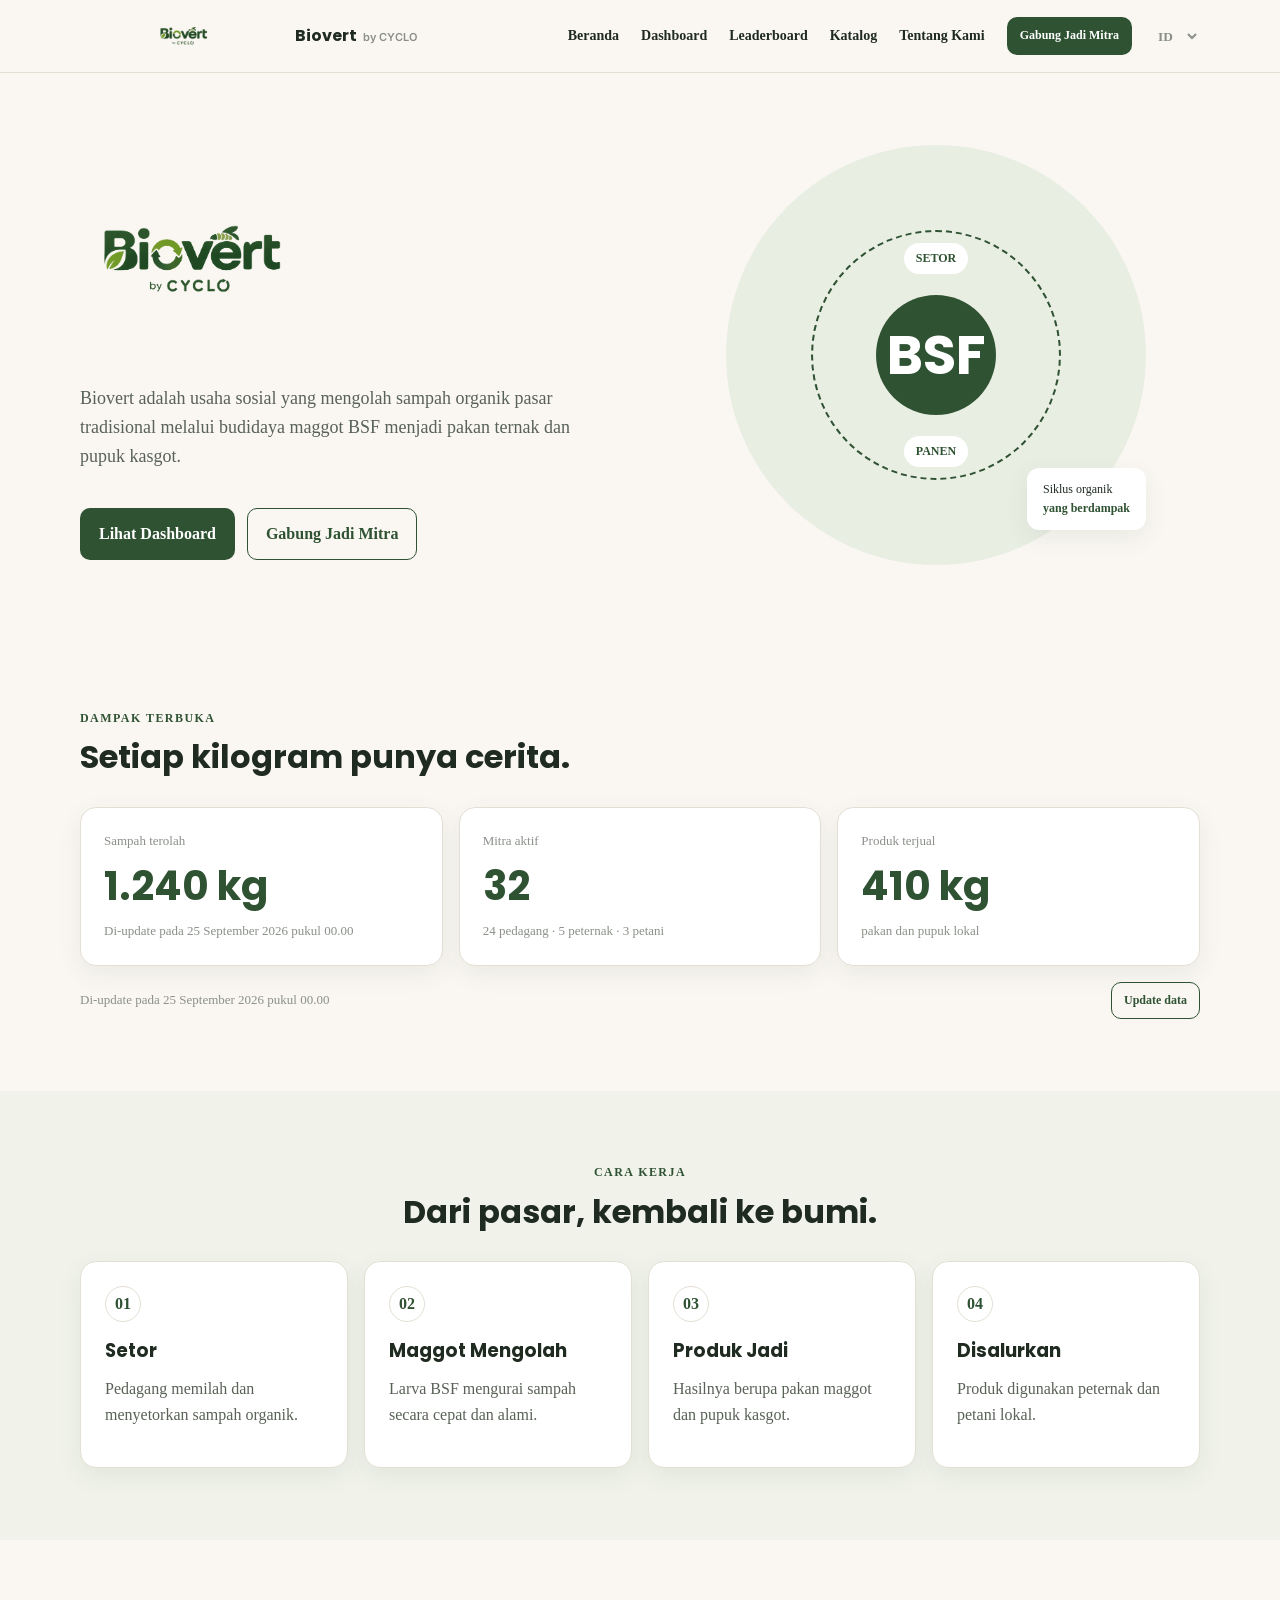
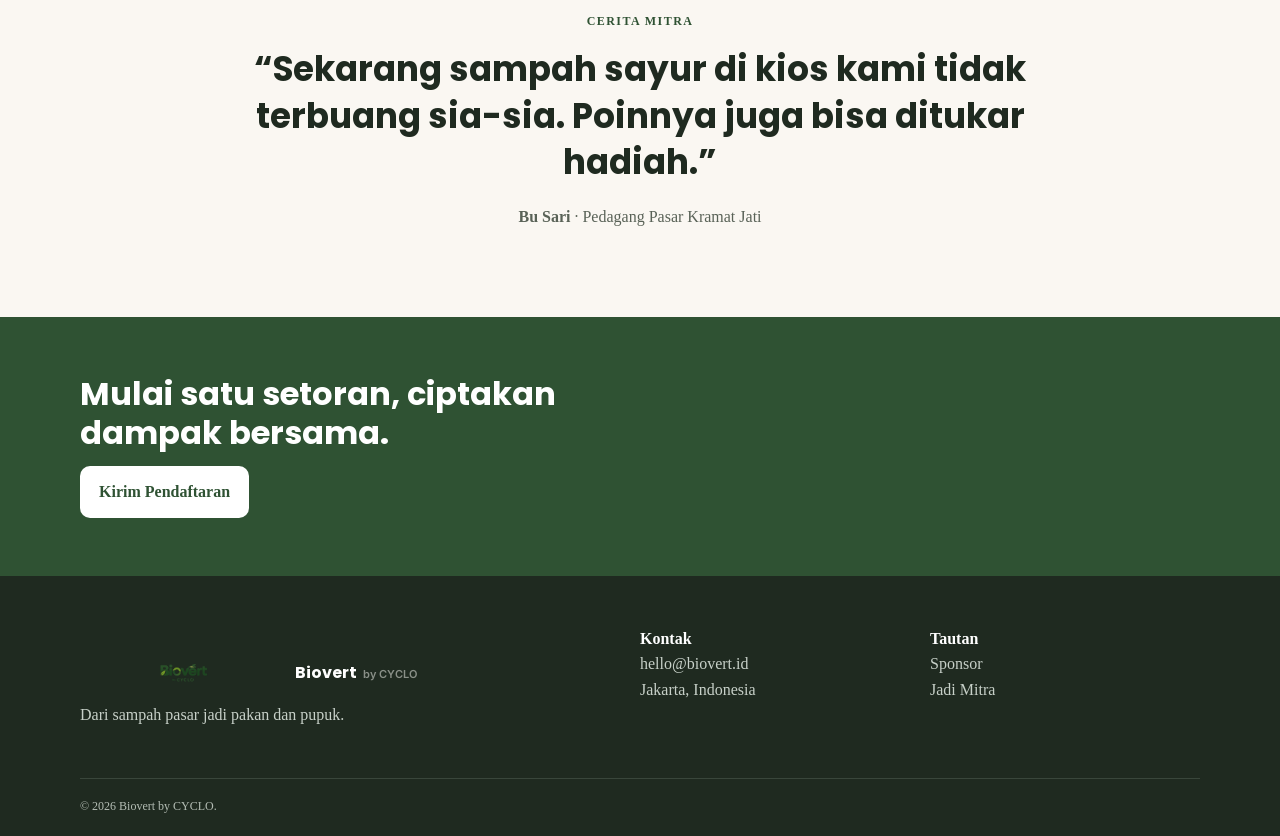
==== commit d00bc671: "Use the uploaded logo file on the homepage and add mobile/tablet responsive layout fixes" ====
--- a/index.html
+++ b/index.html
@@ -1 +1 @@
-<!doctype html><html lang="id"><head><meta charset="utf-8"><meta name="viewport" content="width=device-width,initial-scale=1"><title>Biovert by CYCLO — Dari Sampah Pasar Jadi Pakan & Pupuk</title><link rel="icon" href="data:image/svg+xml,<svg xmlns=%22http://www.w3.org/2000/svg%22 viewBox=%220 0 32 32%22><rect width=%2232%22 height=%2232%22 rx=%228%22 fill=%22%232F5233%22/><text x=%229%22 y=%2223%22 fill=%22white%22 font-size=%2219%22 font-family=%22Arial%22>B</text></svg>"><link rel="preconnect" href="https://fonts.googleapis.com"><link href="https://fonts.googleapis.com/css2?family=Inter:wght@400;500;600;700&family=Noto+Sans+SC:wght@400;600;700&family=Poppins:wght@600;700;900&display=swap" rel="stylesheet"><link rel="stylesheet" href="styles.css"></head><body data-page="home"><div id="app-header"></div><main><section class="hero"><div class="container hero-grid"><div class="hero-copy-block"><div class="hero-logo"><img src="assets/logo-biovert.svg" alt="Biovert by CYCLO"></div><p class="hero-copy">Biovert adalah usaha sosial yang mengolah sampah organik pasar tradisional melalui budidaya maggot BSF menjadi pakan ternak dan pupuk kasgot.</p><div class="actions"><a class="btn primary" href="dashboard.html">Lihat Dashboard</a><a class="btn outline" href="gabung.html">Gabung Jadi Mitra</a></div></div><div class="hero-art" aria-label="Ilustrasi siklus Biovert"><div class="cycle"><span>SETOR</span><b>BSF</b><span>PANEN</span></div><div class="art-note">Siklus organik<br><strong>yang berdampak</strong></div></div></div></section><section class="section"><div class="container"><div class="section-head"><span class="eyebrow">Dampak terbuka</span><h2>Setiap kilogram punya cerita.</h2></div><div class="stat-grid" id="home-stats"></div></div></section><section class="section soft"><div class="container"><div class="section-head center"><span class="eyebrow">Cara kerja</span><h2>Dari pasar, kembali ke bumi.</h2></div><div class="steps"><article><i>01</i><h3>Setor</h3><p>Pedagang memilah dan menyetorkan sampah organik.</p></article><article><i>02</i><h3>Maggot Mengolah</h3><p>Larva BSF mengurai sampah secara cepat dan alami.</p></article><article><i>03</i><h3>Produk Jadi</h3><p>Hasilnya berupa pakan maggot dan pupuk kasgot.</p></article><article><i>04</i><h3>Disalurkan</h3><p>Produk digunakan peternak dan petani lokal.</p></article></div></div></section><section class="section"><div class="container testimonial"><span class="eyebrow">Cerita mitra</span><blockquote>“Sekarang sampah sayur di kios kami tidak terbuang sia-sia. Poinnya juga bisa ditukar hadiah.”</blockquote><p><strong>Bu Sari</strong> · Pedagang Pasar Kramat Jati</p></div></section><section class="cta"><div class="container"><h2>Mulai satu setoran, ciptakan dampak bersama.</h2><a class="btn light" href="gabung.html">Kirim Pendaftaran</a></div></section></main><div id="app-footer"></div><script src="app.js"></script><script src="update-widget.js"></script></body></html>+<!doctype html><html lang="id"><head><meta charset="utf-8"><meta name="viewport" content="width=device-width,initial-scale=1"><title>Biovert by CYCLO — Dari Sampah Pasar Jadi Pakan & Pupuk</title><link rel="icon" href="assets/file_0000000039ec81f59a56ae9305316b1d.png"><link rel="preconnect" href="https://fonts.googleapis.com"><link href="https://fonts.googleapis.com/css2?family=Inter:wght@400;500;600;700&family=Noto+Sans+SC:wght@400;600;700&family=Poppins:wght@600;700;900&display=swap" rel="stylesheet"><link rel="stylesheet" href="styles.css"><style>.hero-logo img{display:block;width:min(100%,650px);height:auto;max-height:220px;object-fit:contain;object-position:left center}.hero-logo{width:100%;max-width:650px}.brand-mark{background-image:url('assets/file_0000000039ec81f59a56ae9305316b1d.png');background-size:contain;background-position:center;background-repeat:no-repeat}.impact-update-note{flex-wrap:wrap}@media(max-width:767px){.container{width:calc(100% - 28px)}.nav{min-height:64px}.nav>.brand .brand-mark{width:150px;height:48px}.hero{padding:36px 0 48px}.hero-grid{display:flex;flex-direction:column;gap:32px;align-items:stretch}.hero-copy-block{width:100%}.hero-logo{max-width:100%;}.hero-logo img{width:100%;height:auto;max-height:135px;object-fit:contain;object-position:left center}.hero-copy{font-size:16px}.actions{display:grid;grid-template-columns:1fr;gap:10px}.actions .btn{text-align:center;width:100%}.hero-art{width:min(78vw,320px);height:min(78vw,320px)}.section{padding:48px 0}.stat-grid,.steps{grid-template-columns:1fr}.impact-update-note{align-items:flex-start;flex-direction:column}.impact-update-note .btn{width:100%;text-align:center}}@media(min-width:768px) and (max-width:1100px){.hero-grid{gap:32px}.hero-art{width:340px;height:340px}.hero-logo img{max-height:170px}}</style></head><body data-page="home"><div id="app-header"></div><main><section class="hero"><div class="container hero-grid"><div class="hero-copy-block"><div class="hero-logo"><img src="assets/file_0000000039ec81f59a56ae9305316b1d.png" alt="Biovert by CYCLO"></div><p class="hero-copy">Biovert adalah usaha sosial yang mengolah sampah organik pasar tradisional melalui budidaya maggot BSF menjadi pakan ternak dan pupuk kasgot.</p><div class="actions"><a class="btn primary" href="dashboard.html">Lihat Dashboard</a><a class="btn outline" href="gabung.html">Gabung Jadi Mitra</a></div></div><div class="hero-art" aria-label="Ilustrasi siklus Biovert"><div class="cycle"><span>SETOR</span><b>BSF</b><span>PANEN</span></div><div class="art-note">Siklus organik<br><strong>yang berdampak</strong></div></div></div></section><section class="section"><div class="container"><div class="section-head"><span class="eyebrow">Dampak terbuka</span><h2>Setiap kilogram punya cerita.</h2></div><div class="stat-grid" id="home-stats"></div></div></section><section class="section soft"><div class="container"><div class="section-head center"><span class="eyebrow">Cara kerja</span><h2>Dari pasar, kembali ke bumi.</h2></div><div class="steps"><article><i>01</i><h3>Setor</h3><p>Pedagang memilah dan menyetorkan sampah organik.</p></article><article><i>02</i><h3>Maggot Mengolah</h3><p>Larva BSF mengurai sampah secara cepat dan alami.</p></article><article><i>03</i><h3>Produk Jadi</h3><p>Hasilnya berupa pakan maggot dan pupuk kasgot.</p></article><article><i>04</i><h3>Disalurkan</h3><p>Produk digunakan peternak dan petani lokal.</p></article></div></div></section><section class="section"><div class="container testimonial"><span class="eyebrow">Cerita mitra</span><blockquote>“Sekarang sampah sayur di kios kami tidak terbuang sia-sia. Poinnya juga bisa ditukar hadiah.”</blockquote><p><strong>Bu Sari</strong> · Pedagang Pasar Kramat Jati</p></div></section><section class="cta"><div class="container"><h2>Mulai satu setoran, ciptakan dampak bersama.</h2><a class="btn light" href="gabung.html">Kirim Pendaftaran</a></div></section></main><div id="app-footer"></div><script src="app.js"></script><script src="update-widget.js"></script></body></html>
--- a/styles.css
+++ b/styles.css
@@ -1 +1 @@
-:root{--primary:#2F5233;--secondary:#8B5E3C;--gold:#E8B94A;--success:#7FB069;--dark:#1F2A20;--bg:#FAF7F2;--surface:#fff;--muted:#8A9088;--border:#E4DFD4;--shadow:0 8px 24px rgba(47,82,51,.08);--radius:16px}*{box-sizing:border-box}html{scroll-behavior:smooth}body{margin:0;background:var(--bg);color:var(--dark);font:16px/1.6 Inter,Arial,sans-serif}body,button,input,select,textarea{font-family:Inter,'Noto Sans SC',Arial,sans-serif}h1,h2,h3{font-family:Poppins,Inter,sans-serif;line-height:1.2;margin:0 0 14px}h1{font-size:clamp(32px,5vw,48px)}h2{font-size:32px}h3{font-size:20px}p{color:#596257;margin:0 0 16px}a{color:inherit;text-decoration:none}.container{width:min(1120px,calc(100% - 40px));margin:auto}.eyebrow{display:block;color:var(--primary);font-size:12px;font-weight:700;letter-spacing:.12em;text-transform:uppercase;margin-bottom:10px}.brand{align-items:center;display:inline-flex;gap:10px;font-family:Poppins;font-weight:700}.brand small{color:var(--muted);font:600 11px Inter;margin-left:3px}.brand-mark{align-items:center;background:var(--primary);border-radius:10px;color:#fff;display:inline-flex;height:34px;justify-content:center;width:34px}.brand-logo{display:inline-flex;align-items:center;justify-content:center;max-width:360px}.brand-logo svg{display:block; width:100%; height:auto; max-width:360px; filter:drop-shadow(0 8px 12px rgba(28,88,52,0.18))}.header-brand-inline{display:inline-flex;align-items:center}.header{background:rgba(250,247,242,.92);border-bottom:1px solid var(--border);position:sticky;top:0;z-index:5;backdrop-filter:blur(12px)}.nav{align-items:center;display:flex;justify-content:space-between;min-height:72px}.nav nav{align-items:center;display:flex;gap:22px;font-size:14px;font-weight:600}.nav nav a:hover{color:var(--primary)}.nav select{border:0;background:transparent;color:var(--muted);font-weight:700}.hamb{background:none;border:0;display:none;font-size:25px;color:var(--primary)}.btn{border:1px solid transparent;border-radius:10px;cursor:pointer;display:inline-block;font-weight:700;padding:12px 18px;transition:all .15s}.btn:hover{transform:translateY(-2px);box-shadow:var(--shadow)}.btn.primary{background:var(--primary);color:#fff}.btn.outline{border-color:var(--primary);color:var(--primary);background:transparent}.btn.light{background:#fff;color:var(--primary)}.btn.small{font-size:12px;padding:8px 12px}.hero{padding:92px 0 72px}.hero-grid{align-items:center;display:grid;gap:70px;grid-template-columns:1fr 1fr}.hero-copy-block{display:grid;gap:14px}.hero-logo{display:flex;align-items:center;justify-content:flex-start;max-width:760px}.hero-logo svg{width:min(100%,780px);height:auto;display:block}.hero h1{max-width:650px}.hero h1 em{color:var(--primary);font-style:normal}.hero-copy{font-size:18px;max-width:590px;color:#4c5852}.actions{display:flex;flex-wrap:wrap;gap:12px;margin-top:8px}.hero-art{align-items:center;background:#e9eee3;border-radius:50%;display:flex;height:420px;justify-content:center;margin:auto;position:relative;width:420px}.cycle{align-items:center;border:2px dashed var(--primary);border-radius:50%;display:flex;flex-direction:column;height:250px;justify-content:space-around;width:250px}.cycle b{align-items:center;background:var(--primary);border-radius:50%;color:#fff;display:flex;font:700 55px Poppins;height:120px;justify-content:center;width:120px}.cycle span{background:var(--surface);border-radius:999px;color:var(--primary);font-size:12px;font-weight:700;padding:6px 12px}.art-note{background:#fff;border-radius:12px;bottom:35px;box-shadow:var(--shadow);font-size:12px;padding:12px 16px;position:absolute;right:0}.art-note strong{color:var(--primary)}.section{padding:72px 0}.section-sm{padding:48px 0}.soft{background:#f1f3eb}.section-head{margin-bottom:30px}.section-head.center{text-align:center}.stat-grid{display:grid;gap:16px;grid-template-columns:repeat(3,1fr)}.stat{background:var(--surface);border:1px solid var(--border);border-radius:var(--radius);box-shadow:var(--shadow);padding:23px}.stat span,.stat small{color:var(--muted);display:block;font-size:13px}.stat strong{display:block;font:700 40px Poppins;margin:5px 0;color:var(--primary)}.steps,.cards-3,.product-grid{display:grid;gap:16px;grid-template-columns:repeat(4,1fr)}.steps article,.panel,.product{background:var(--surface);border:1px solid var(--border);border-radius:var(--radius);box-shadow:var(--shadow);padding:24px}.steps i{align-items:center;border:1px solid var(--border);border-radius:50%;color:var(--primary);display:flex;font-style:normal;font-weight:700;height:36px;justify-content:center;margin-bottom:18px;width:36px}.testimonial{margin:auto;max-width:850px;text-align:center}.testimonial blockquote{font:700 clamp(24px,4vw,34px)/1.35 Poppins;margin:15px 0 18px}.cta{background:var(--primary);color:#fff;padding:58px 0}.cta h2{max-width:620px}.page{padding:56px 0 100px}.page-title{align-items:end;display:flex;justify-content:space-between;gap:20px;margin-bottom:34px}.page-title p{max-width:650px}.toolbar{display:flex;gap:10px}.toolbar select,.page-title>select,.search{background:#fff;border:1px solid var(--border);border-radius:10px;padding:11px 13px}.dashboard-grid{display:grid;gap:16px;grid-template-columns:1.1fr .9fr;margin-top:16px}.panel-head{align-items:center;display:flex;justify-content:space-between}.caption{color:var(--muted);font-size:13px}.calendar{display:grid;gap:8px;grid-template-columns:repeat(7,1fr);margin:20px 0}.cal-day{background:#fff;border:1px solid var(--border);border-radius:10px;cursor:pointer;display:flex;flex-direction:column;gap:4px;padding:12px 5px;text-align:center}.cal-day:hover,.cal-day.has-data{border-color:var(--primary)}.cal-day small,.cal-day span{color:var(--muted);font-size:11px}.cal-day.has-data span{color:var(--primary);font-weight:700}.day-detail{background:#f1f3eb;border-radius:10px;padding:13px}.chart{align-items:end;display:flex;gap:12px;min-height:180px;padding:25px 8px 0}.bar{background:var(--success);border-radius:7px 7px 2px 2px;flex:1;min-height:8px;position:relative}.bar span{font-size:11px;position:absolute;top:-22px;width:100%;text-align:center}.bar small{bottom:-22px;color:var(--muted);font-size:11px;position:absolute;text-align:center;width:100%}.podium{align-items:end;display:flex;gap:12px;justify-content:center;margin:25px 0}.podium-card{align-items:center;background:#fff;border:1px solid var(--border);border-radius:16px;display:flex;flex-direction:column;gap:8px;justify-content:center;padding:24px 15px;text-align:center;width:190px}.podium-card.p1{padding-bottom:42px}.podium-card.p2{padding-bottom:25px}.podium-card b{align-items:center;background:var(--gold);border-radius:50%;color:#fff;display:flex;height:35px;justify-content:center;width:35px}.podium-card em{font-style:normal;font-weight:700}.badge{border-radius:999px;display:inline-block;font-size:12px;font-weight:700;padding:4px 9px}.badge.bronze{background:#efe3d0;color:#7b5b2f}.badge.silver{background:#ededed;color:#666}.badge.gold{background:#fff1bf;color:#806000}.badge.platinum{background:#dceaf1;color:#416a82}.badge.muted{background:#eee;color:#999}.table-wrap{overflow-x:auto;margin-top:20px}table{border-collapse:collapse;min-width:720px;width:100%}th,td{border-bottom:1px solid var(--border);padding:14px;text-align:left}th{color:var(--muted);font-size:12px;text-transform:uppercase}tbody tr:nth-child(even){background:#fcfbf8}.progress{background:#eee;border-radius:999px;height:8px;min-width:100px}.progress i{background:var(--success);border-radius:inherit;display:block;height:100%}.pagination{text-align:center;padding-top:20px}.product-grid{grid-template-columns:repeat(3,1fr)}.placeholder{align-items:center;background:#eeeae1;border-radius:12px;color:var(--muted);display:flex;height:150px;justify-content:center;margin-bottom:20px}.product .btn{margin-top:18px}.formal-hero{background:#eef1e8;border-radius:18px;margin-bottom:28px;padding:58px;max-width:850px}.formal-hero p{font-size:18px;max-width:670px}.cards-3{grid-template-columns:repeat(3,1fr)}.faq{display:grid;gap:10px;max-width:800px}.faq details{background:#fff;border:1px solid var(--border);border-radius:12px;padding:16px 20px}.faq summary{cursor:pointer;font-weight:700}.faq details p{margin:12px 0 0}.narrow{max-width:760px}.form-grid{display:grid;gap:18px;grid-template-columns:1fr 1fr}.form-grid label{color:var(--dark);font-size:13px;font-weight:700}.form-grid input,.form-grid select,.form-grid textarea{background:#fff;border:1px solid var(--border);border-radius:10px;display:block;margin-top:7px;padding:12px;width:100%}.form-grid input:focus,.form-grid select:focus,.form-grid textarea:focus,.search:focus{border-color:var(--primary);outline:3px solid #dcebdd}.form-grid .full,.form-grid button,.form-message{grid-column:1/-1}.form-message{color:var(--primary);font-weight:600}.error{color:#a33}.login-page{align-items:center;display:flex;min-height:100vh;justify-content:center}.login-card{display:grid;gap:16px;max-width:390px;width:calc(100% - 32px)}.login-card h1{font-size:30px;margin:0}.login-card label{font-size:13px;font-weight:700}.login-card input{border:1px solid var(--border);border-radius:10px;display:block;margin-top:6px;padding:12px;width:100%}.profile-head{align-items:center;display:flex;justify-content:space-between;margin-bottom:28px}.profile-points{display:block;font:700 28px Poppins;margin-top:10px}.badges{display:flex;flex-wrap:wrap;gap:8px}.mt{margin-top:32px}.empty{text-align:center;padding:140px 0}.toast{background:var(--dark);border-radius:10px;bottom:24px;color:#fff;left:50%;padding:14px 18px;position:fixed;transform:translateX(-50%);z-index:20}.text-btn{background:none;border:0;color:#9b493d;cursor:pointer;font-weight:700}footer{background:var(--dark);color:#fff;padding:50px 0 20px}footer p,footer a{color:#c7d0c8}.footer-grid{display:grid;gap:20px;grid-template-columns:2fr 1fr 1fr}.copyright{border-top:1px solid #39463b;color:#b4bdb4;font-size:12px;margin-top:35px;padding-top:18px}@media(max-width:767px){.container{width:min(100% - 28px,1120px)}.nav{min-height:62px}.hamb{display:block}.nav nav{background:var(--bg);border-bottom:1px solid var(--border);display:none;flex-direction:column;gap:18px;left:0;padding:22px 20px;position:absolute;right:0;top:62px}.nav nav.open{display:flex}.hero{padding:52px 0}.hero-grid,.dashboard-grid,.form-grid,.footer-grid{grid-template-columns:1fr}.hero-art{height:300px;width:300px}.cycle{height:190px;width:190px}.cycle b{font-size:40px;height:90px;width:90px}.stat-grid,.product-grid,.cards-3{grid-template-columns:1fr}.steps{grid-template-columns:1fr 1fr}.page-title{align-items:start;flex-direction:column}.toolbar{width:100%}.toolbar>*{flex:1}.formal-hero{padding:30px 22px}.podium-card{width:32%;font-size:12px;padding-left:5px;padding-right:5px}.podium-card.p1{padding-bottom:35px}.calendar{gap:4px}.cal-day{padding:8px 2px}.profile-head{align-items:start;flex-direction:column;gap:18px}h2{font-size:24px}.stat strong{font-size:28px}}+:root{--primary:#2F5233;--secondary:#8B5E3C;--gold:#E8B94A;--success:#7FB069;--dark:#1F2A20;--bg:#FAF7F2;--surface:#fff;--muted:#8A9088;--border:#E4DFD4;--shadow:0 8px 24px rgba(47,82,51,.08);--radius:16px}*{box-sizing:border-box}html{scroll-behavior:smooth}body{margin:0;background:var(--bg);color:var(--dark);font:16px/1.6 Inter,'Noto Sans SC',Arial,sans-serif}body,button,input,select,textarea{font-family:inherit}h1,h2,h3{font-family:Poppins,Inter,sans-serif;line-height:1.2;margin:0 0 14px}h1{font-size:clamp(2rem,5vw,3rem)}h2{font-size:clamp(1.5rem,3vw,2rem)}h3{font-size:1.15rem}p{color:#596257;margin:0 0 16px}a{color:inherit;text-decoration:none}.container{width:min(1120px,calc(100% - 40px));margin:auto}.eyebrow{display:block;color:var(--primary);font-size:12px;font-weight:700;letter-spacing:.12em;text-transform:uppercase;margin-bottom:10px}.brand{align-items:center;display:inline-flex;gap:10px;font-family:Poppins;font-weight:700}.brand small{color:var(--muted);font:600 11px Inter;margin-left:3px}.brand-mark{width:205px;height:58px;display:block;background:url('assets/logo-biovert.svg') center/contain no-repeat;font-size:0;color:transparent;border-radius:0}.nav{align-items:center;display:flex;justify-content:space-between;min-height:72px}.nav nav{align-items:center;display:flex;gap:22px;font-size:14px;font-weight:600}.nav nav a:hover{color:var(--primary)}.nav select{border:0;background:transparent;color:var(--muted);font-weight:700}.hamb{background:none;border:0;display:none;font-size:25px;color:var(--primary);cursor:pointer}.btn{border:1px solid transparent;border-radius:10px;cursor:pointer;display:inline-block;font-weight:700;padding:12px 18px;transition:transform .15s,box-shadow .15s}.btn:hover{transform:translateY(-2px);box-shadow:var(--shadow)}.btn.primary{background:var(--primary);color:#fff}.btn.outline{border-color:var(--primary);color:var(--primary);background:transparent}.btn.light{background:#fff;color:var(--primary)}.btn.small{font-size:12px;padding:8px 12px}header{background:rgba(250,247,242,.94);border-bottom:1px solid var(--border);position:sticky;top:0;z-index:5;backdrop-filter:blur(12px)}.hero{padding:72px 0}.hero-grid{align-items:center;display:grid;gap:64px;grid-template-columns:1fr 1fr}.hero-copy-block{display:grid;gap:14px}.hero-logo{max-width:670px}.hero-logo img{display:block;width:min(100%,650px);height:auto}.hero-copy{font-size:18px;max-width:590px}.actions{display:flex;flex-wrap:wrap;gap:12px;margin-top:8px}.hero-art{align-items:center;background:#e9eee3;border-radius:50%;display:flex;height:420px;justify-content:center;margin:auto;position:relative;width:420px}.cycle{align-items:center;border:2px dashed var(--primary);border-radius:50%;display:flex;flex-direction:column;height:250px;justify-content:space-around;width:250px}.cycle b{align-items:center;background:var(--primary);border-radius:50%;color:#fff;display:flex;font:700 55px Poppins;height:120px;justify-content:center;width:120px}.cycle span{background:#fff;border-radius:999px;color:var(--primary);font-size:12px;font-weight:700;padding:6px 12px}.art-note{background:#fff;border-radius:12px;bottom:35px;box-shadow:var(--shadow);font-size:12px;padding:12px 16px;position:absolute;right:0}.art-note strong{color:var(--primary)}.section{padding:72px 0}.section-sm{padding:48px 0}.soft{background:#f1f3eb}.section-head{margin-bottom:30px}.section-head.center{text-align:center}.stat-grid{display:grid;gap:16px;grid-template-columns:repeat(3,1fr)}.stat{background:#fff;border:1px solid var(--border);border-radius:var(--radius);box-shadow:var(--shadow);padding:23px}.stat span,.stat small{color:var(--muted);display:block;font-size:13px}.stat strong{display:block;color:var(--primary);font:700 clamp(1.75rem,4vw,2.5rem) Poppins;margin:5px 0}.steps,.cards-3,.product-grid{display:grid;gap:16px;grid-template-columns:repeat(4,1fr)}.steps article,.panel,.product{background:#fff;border:1px solid var(--border);border-radius:var(--radius);box-shadow:var(--shadow);padding:24px}.steps i{align-items:center;border:1px solid var(--border);border-radius:50%;color:var(--primary);display:flex;font-style:normal;font-weight:700;height:36px;justify-content:center;margin-bottom:18px;width:36px}.testimonial{margin:auto;max-width:850px;text-align:center}.testimonial blockquote{font:700 clamp(1.5rem,4vw,2.15rem)/1.35 Poppins;margin:15px 0 18px}.cta{background:var(--primary);color:#fff;padding:58px 0}.cta h2{max-width:620px;color:#fff}.page{padding:56px 0 100px}.page-title{align-items:end;display:flex;justify-content:space-between;gap:20px;margin-bottom:34px}.page-title p{max-width:650px}.toolbar{display:flex;gap:10px}.toolbar select,.page-title>select,.search{background:#fff;border:1px solid var(--border);border-radius:10px;padding:11px 13px}.dashboard-grid{display:grid;gap:16px;grid-template-columns:1.1fr .9fr;margin-top:16px}.panel-head{align-items:center;display:flex;justify-content:space-between}.caption{color:var(--muted);font-size:13px}.calendar{display:grid;gap:8px;grid-template-columns:repeat(7,1fr);margin:20px 0}.cal-day{background:#fff;border:1px solid var(--border);border-radius:10px;cursor:pointer;display:flex;flex-direction:column;gap:4px;padding:12px 5px;text-align:center}.cal-day:hover,.cal-day.has-data{border-color:var(--primary)}.cal-day small,.cal-day span{color:var(--muted);font-size:11px}.cal-day.has-data span{color:var(--primary);font-weight:700}.day-detail{background:#f1f3eb;border-radius:10px;padding:13px}.chart{align-items:end;display:flex;gap:12px;min-height:180px;padding:25px 8px 0}.bar{background:var(--success);border-radius:7px 7px 2px 2px;flex:1;min-height:8px;position:relative}.bar span{font-size:11px;position:absolute;top:-22px;width:100%;text-align:center}.bar small{bottom:-22px;color:var(--muted);font-size:11px;position:absolute;text-align:center;width:100%}.podium{align-items:end;display:flex;gap:12px;justify-content:center;margin:25px 0}.podium-card{align-items:center;background:#fff;border:1px solid var(--border);border-radius:16px;display:flex;flex-direction:column;gap:8px;justify-content:center;padding:24px 15px;text-align:center;width:190px}.podium-card.p1{padding-bottom:42px}.podium-card.p2{padding-bottom:25px}.podium-card b{align-items:center;background:var(--gold);border-radius:50%;color:#fff;display:flex;height:35px;justify-content:center;width:35px}.podium-card em{font-style:normal;font-weight:700}.badge{border-radius:999px;display:inline-block;font-size:12px;font-weight:700;padding:4px 9px}.badge.bronze{background:#efe3d0;color:#7b5b2f}.badge.silver{background:#ededed;color:#666}.badge.gold{background:#fff1bf;color:#806000}.badge.platinum{background:#dceaf1;color:#416a82}.badge.muted{background:#eee;color:#999}.table-wrap{overflow-x:auto;margin-top:20px}table{border-collapse:collapse;min-width:720px;width:100%}th,td{border-bottom:1px solid var(--border);padding:14px;text-align:left}th{color:var(--muted);font-size:12px;text-transform:uppercase}tbody tr:nth-child(even){background:#fcfbf8}.progress{background:#eee;border-radius:999px;height:8px;min-width:100px}.progress i{background:var(--success);border-radius:inherit;display:block;height:100%}.pagination{text-align:center;padding-top:20px}.product-grid{grid-template-columns:repeat(3,1fr)}.placeholder{align-items:center;background:#eeeae1;border-radius:12px;color:var(--muted);display:flex;height:150px;justify-content:center;margin-bottom:20px}.product .btn{margin-top:18px}.formal-hero{background:#eef1e8;border-radius:18px;margin-bottom:28px;padding:58px;max-width:850px}.formal-hero p{font-size:18px;max-width:670px}.cards-3{grid-template-columns:repeat(3,1fr)}.faq{display:grid;gap:10px;max-width:800px}.faq details{background:#fff;border:1px solid var(--border);border-radius:12px;padding:16px 20px}.faq summary{cursor:pointer;font-weight:700}.faq details p{margin:12px 0 0}.narrow{max-width:760px}.form-grid{display:grid;gap:18px;grid-template-columns:1fr 1fr}.form-grid label{color:var(--dark);font-size:13px;font-weight:700}.form-grid input,.form-grid select,.form-grid textarea{background:#fff;border:1px solid var(--border);border-radius:10px;display:block;margin-top:7px;padding:12px;width:100%}.form-grid input:focus,.form-grid select:focus,.form-grid textarea:focus,.search:focus{border-color:var(--primary);outline:3px solid #dcebdd}.form-grid .full,.form-grid button,.form-message{grid-column:1/-1}.form-message{color:var(--primary);font-weight:600}.error{color:#a33}.login-page{align-items:center;display:flex;min-height:100vh;justify-content:center}.login-card{display:grid;gap:16px;max-width:390px;width:calc(100% - 32px)}.login-card h1{font-size:30px;margin:0}.login-card label{font-size:13px;font-weight:700}.login-card input{border:1px solid var(--border);border-radius:10px;display:block;margin-top:6px;padding:12px;width:100%}.profile-head{align-items:center;display:flex;justify-content:space-between;margin-bottom:28px}.profile-points{display:block;font:700 28px Poppins;margin-top:10px}.badges{display:flex;flex-wrap:wrap;gap:8px}.mt{margin-top:32px}.empty{text-align:center;padding:140px 0}.toast{background:var(--dark);border-radius:10px;bottom:24px;color:#fff;left:50%;padding:14px 18px;position:fixed;transform:translateX(-50%);z-index:20}.text-btn{background:none;border:0;color:#9b493d;cursor:pointer;font-weight:700}footer{background:var(--dark);color:#fff;padding:50px 0 20px}footer p,footer a{color:#c7d0c8}.footer-grid{display:grid;gap:20px;grid-template-columns:2fr 1fr 1fr}.copyright{border-top:1px solid #39463b;color:#b4bdb4;font-size:12px;margin-top:35px;padding-top:18px}.impact-update-note{align-items:center;display:flex;gap:12px;justify-content:space-between;margin-top:16px}.impact-update-note span{color:var(--muted);font-size:13px}@media(max-width:767px){.container{width:min(100% - 28px,1120px)}.nav{min-height:64px}.nav>.brand .brand-mark{height:48px;width:170px}.hamb{display:block}.nav nav{background:var(--bg);border-bottom:1px solid var(--border);display:none;flex-direction:column;gap:18px;left:0;padding:22px 20px;position:absolute;right:0;top:64px}.nav nav.open{display:flex}.nav nav .btn{width:100%;text-align:center}.hero{padding:48px 0}.hero-grid,.dashboard-grid,.form-grid,.footer-grid{grid-template-columns:1fr}.hero-logo{max-width:100%}.hero-logo img{width:100%;max-height:150px;object-fit:contain;object-position:left center}.hero-art{height:min(78vw,320px);width:min(78vw,320px)}.cycle{height:58%;width:58%}.cycle b{font-size:clamp(2rem,10vw,3rem);height:48%;width:48%}.stat-grid,.product-grid,.cards-3{grid-template-columns:1fr}.steps{grid-template-columns:1fr 1fr}.page-title{align-items:start;flex-direction:column}.toolbar{width:100%}.toolbar>*{flex:1}.formal-hero{padding:30px 22px}.podium-card{width:32%;font-size:12px;padding-left:5px;padding-right:5px}.podium-card.p1{padding-bottom:35px}.calendar{gap:4px}.cal-day{padding:8px 2px}.profile-head{align-items:start;flex-direction:column;gap:18px}.impact-update-note{align-items:flex-start;flex-direction:column}h2{font-size:24px}.stat strong{font-size:28px}}@media(min-width:768px) and (max-width:1024px){.nav nav{gap:12px}.hero-grid{gap:32px}.hero-art{height:340px;width:340px}.steps{grid-template-columns:repeat(2,1fr)}}
